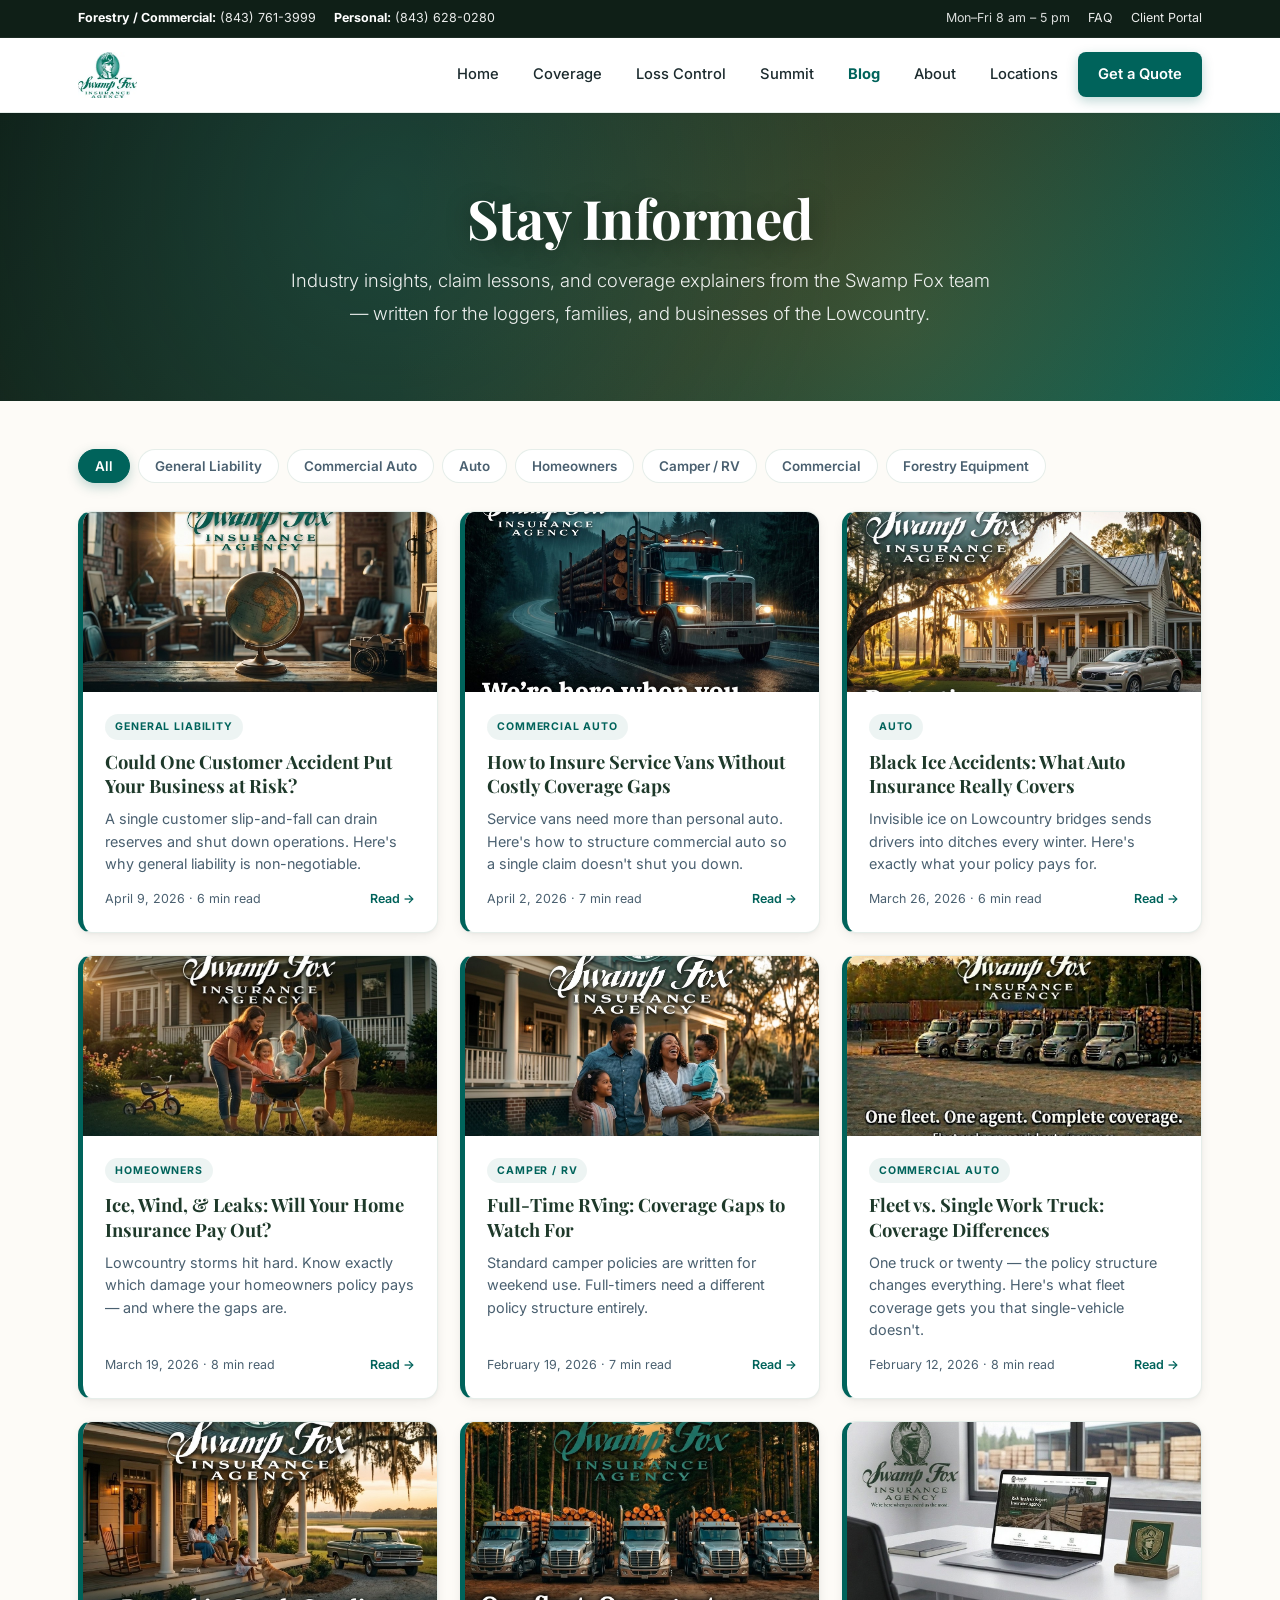
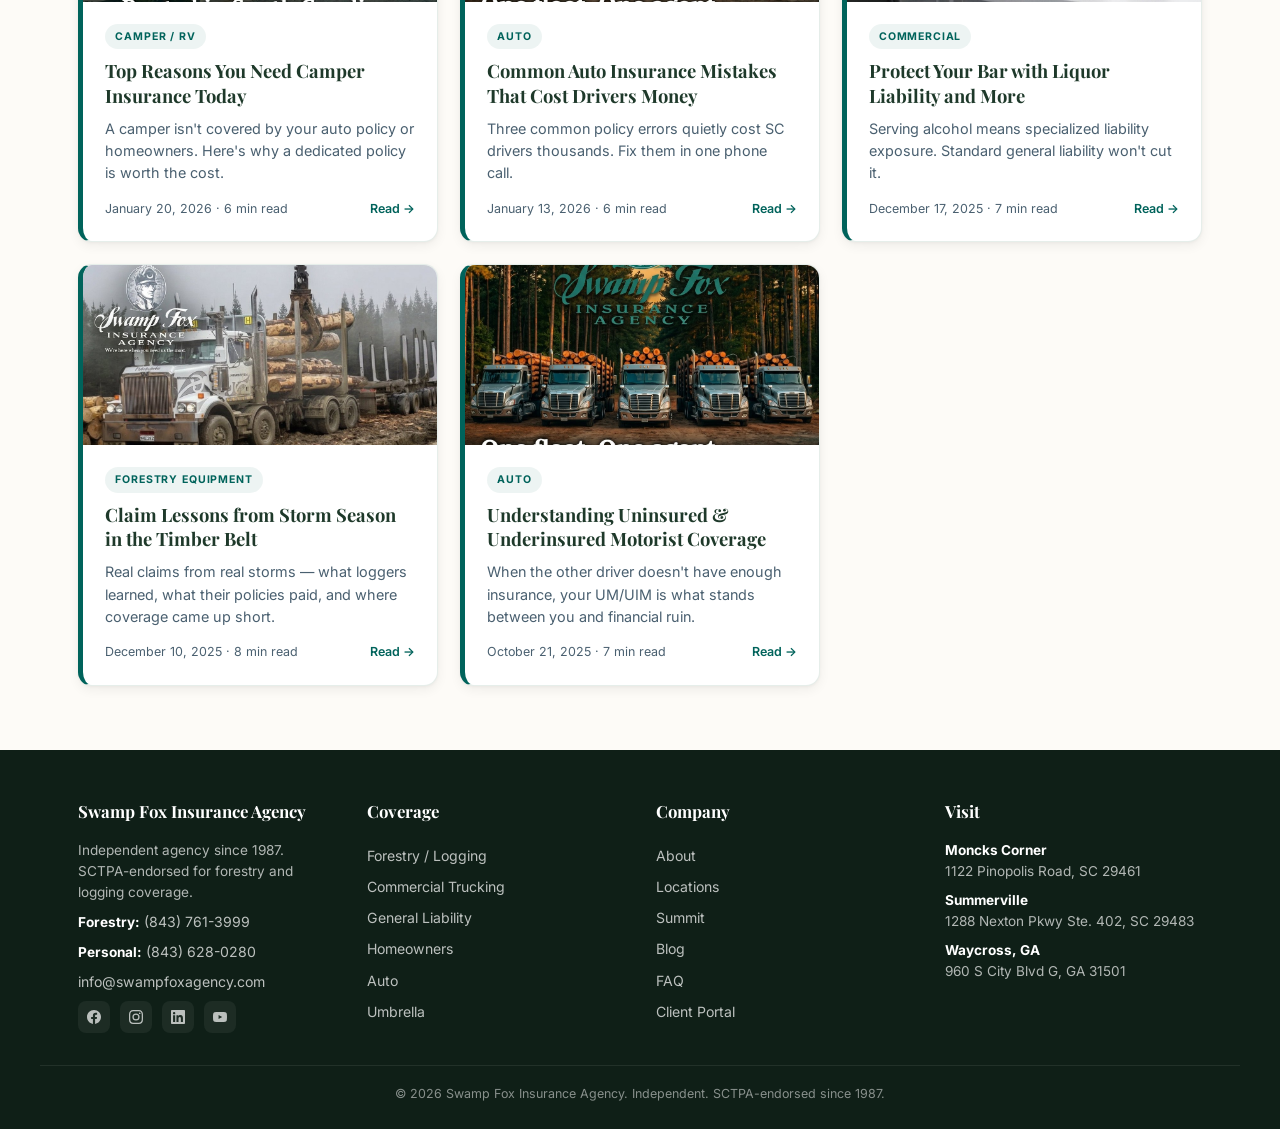
==== blog/index.html @ e61e983a "Host the full blog locally; improve Stump-to-Mill photos and spacing - Add /blog/ with 11 long-form " ====
<!DOCTYPE html>
<html lang="en">
<head>
<meta charset="UTF-8">
<meta name="viewport" content="width=device-width,initial-scale=1">
<title>Insurance Insights & Industry News | Swamp Fox Insurance Agency Blog</title>
<meta name="description" content="Practical insurance guidance from Swamp Fox: liability, commercial auto, homeowners, RV, forestry equipment, and personal lines coverage tips for South Carolina families and businesses.">
<meta name="robots" content="index, follow">
<link rel="canonical" href="https://bensachwitz-ctrl.github.io/swampfoxweb/blog/">
<meta property="og:type" content="website">
<meta property="og:title" content="Swamp Fox Insurance Agency Blog">
<meta property="og:description" content="Practical insurance guidance for SC families and businesses — liability, auto, home, RV, and forestry coverage explained.">
<meta property="og:image" content="https://bensachwitz-ctrl.github.io/swampfoxweb/images/hero%20main.jpg">
<meta name="theme-color" content="#1E392A">
<link rel="icon" type="image/svg+xml" href="data:image/svg+xml,<svg xmlns='http://www.w3.org/2000/svg' viewBox='0 0 32 32'><rect width='32' height='32' rx='5' fill='%231E392A'/><path d='M16 5L10 14h3l-2 6h10l-2-6h3L16 5z' fill='%232D8A7E'/><path d='M16 24v3' stroke='%232D8A7E' stroke-width='2' stroke-linecap='round'/></svg>">
<link rel="preconnect" href="https://fonts.googleapis.com">
<link rel="preconnect" href="https://fonts.gstatic.com" crossorigin>
<link href="https://fonts.googleapis.com/css2?family=Playfair+Display:wght@400;600;700&family=Inter:wght@300;400;500;600;700&display=swap" rel="stylesheet">
<link rel="stylesheet" href="blog.css">
</head>
<body>

<!-- Top contact bar -->
<div class="topbar">
  <div class="topbar-inner">
    <span><strong>Forestry / Commercial:</strong> <a href="tel:8437613999">(843) 761-3999</a></span>
    <span><strong>Personal:</strong> <a href="tel:8436280280">(843) 628-0280</a></span>
    <span class="topbar-spacer"></span>
    <span>Mon–Fri 8 am – 5 pm</span>
    <a href="../#faq">FAQ</a>
    <a href="https://portal.csr24.com/mvc/7613999" target="_blank" rel="noopener">Client Portal</a>
  </div>
</div>

<!-- Header -->
<header class="site-header">
  <div class="site-header-inner">
    <a href="../" class="site-header-logo" aria-label="Swamp Fox Insurance Agency — Home">
      <img src="../images/swamp%20fox%20top%20logo.webp" alt="Swamp Fox Insurance Agency">
    </a>
    <nav class="site-nav" aria-label="Primary">
      <a href="../">Home</a>
      <a href="../#services">Coverage</a>
      <a href="../#losscontrol">Loss Control</a>
      <a href="../#summit">Summit</a>
      <a href="index.html" aria-current="page" style="color:var(--teal);font-weight:700">Blog</a>
      <a href="../#about">About</a>
      <a href="../#locations">Locations</a>
      <a href="../#quote" class="cta">Get a Quote</a>
    </nav>
  </div>
</header>

<!-- Hero -->
<section class="listing-hero">
  <div class="listing-hero-inner">
    <h1>Stay Informed</h1>
    <p>Industry insights, claim lessons, and coverage explainers from the Swamp Fox team — written for the loggers, families, and businesses of the Lowcountry.</p>
  </div>
</section>

<!-- Listing -->
<section class="listing-section">
  <div class="listing-controls" id="cat-controls" role="tablist" aria-label="Filter by category"></div>
  <div class="listing-grid" id="listing-grid"></div>
</section>

<!-- Footer -->
<footer class="site-footer">
  <div class="footer-inner">
    <div class="footer-col">
      <h5>Swamp Fox Insurance Agency</h5>
      <p>Independent agency since 1987. SCTPA-endorsed for forestry and logging coverage.</p>
      <p><strong style="color:#fff">Forestry:</strong> <a href="tel:8437613999" style="display:inline">(843) 761-3999</a></p>
      <p><strong style="color:#fff">Personal:</strong> <a href="tel:8436280280" style="display:inline">(843) 628-0280</a></p>
      <p><a href="mailto:info@swampfoxagency.com" style="display:inline">info@swampfoxagency.com</a></p>
      <div class="footer-social" aria-label="Social media">
        <a href="https://www.facebook.com/SFOXAGENCY/" target="_blank" rel="noopener" aria-label="Facebook"><svg width="14" height="14" fill="rgba(255,255,255,.7)" viewBox="0 0 24 24"><path d="M24 12.073c0-6.627-5.373-12-12-12s-12 5.373-12 12c0 5.99 4.388 10.954 10.125 11.854v-8.385H7.078v-3.47h3.047V9.43c0-3.007 1.792-4.669 4.533-4.669 1.312 0 2.686.235 2.686.235v2.953H15.83c-1.491 0-1.956.925-1.956 1.874v2.25h3.328l-.532 3.47h-2.796v8.385C19.612 23.027 24 18.062 24 12.073z"/></svg></a>
        <a href="https://www.instagram.com/swampfoxagency/" target="_blank" rel="noopener" aria-label="Instagram"><svg width="14" height="14" fill="rgba(255,255,255,.7)" viewBox="0 0 24 24"><path d="M12 2.163c3.204 0 3.584.012 4.85.07 3.252.148 4.771 1.691 4.919 4.919.058 1.265.069 1.645.069 4.849 0 3.205-.012 3.584-.069 4.849-.149 3.225-1.664 4.771-4.919 4.919-1.266.058-1.644.07-4.85.07-3.204 0-3.584-.012-4.849-.07-3.26-.149-4.771-1.699-4.919-4.92-.058-1.265-.07-1.644-.07-4.849 0-3.204.013-3.583.07-4.849.149-3.227 1.664-4.771 4.919-4.919 1.266-.057 1.645-.069 4.849-.069zM12 0C8.741 0 8.333.014 7.053.072 2.695.272.273 2.69.073 7.052.014 8.333 0 8.741 0 12c0 3.259.014 3.668.072 4.948.2 4.358 2.618 6.78 6.98 6.98C8.333 23.986 8.741 24 12 24c3.259 0 3.668-.014 4.948-.072 4.354-.2 6.782-2.618 6.979-6.98.059-1.28.073-1.689.073-4.948 0-3.259-.014-3.667-.072-4.947-.196-4.354-2.617-6.78-6.979-6.98C15.668.014 15.259 0 12 0zm0 5.838a6.162 6.162 0 100 12.324 6.162 6.162 0 000-12.324zM12 16a4 4 0 110-8 4 4 0 010 8zm6.406-11.845a1.44 1.44 0 100 2.881 1.44 1.44 0 000-2.881z"/></svg></a>
        <a href="https://www.linkedin.com/company/swamp-fox-agency" target="_blank" rel="noopener" aria-label="LinkedIn"><svg width="14" height="14" fill="rgba(255,255,255,.7)" viewBox="0 0 24 24"><path d="M20.447 20.452h-3.554v-5.569c0-1.328-.027-3.037-1.852-3.037-1.853 0-2.136 1.445-2.136 2.939v5.667H9.351V9h3.414v1.561h.046c.477-.9 1.637-1.85 3.37-1.85 3.601 0 4.267 2.37 4.267 5.455v6.286zM5.337 7.433a2.062 2.062 0 01-2.063-2.065 2.064 2.064 0 112.063 2.065zm1.782 13.019H3.555V9h3.564v11.452zM22.225 0H1.771C.792 0 0 .774 0 1.729v20.542C0 23.227.792 24 1.771 24h20.451C23.2 24 24 23.227 24 22.271V1.729C24 .774 23.2 0 22.222 0h.003z"/></svg></a>
        <a href="https://www.youtube.com/@swampfoxagency" target="_blank" rel="noopener" aria-label="YouTube"><svg width="14" height="14" fill="rgba(255,255,255,.7)" viewBox="0 0 24 24"><path d="M23.498 6.186a3.016 3.016 0 00-2.122-2.136C19.505 3.545 12 3.545 12 3.545s-7.505 0-9.377.505A3.017 3.017 0 00.502 6.186C0 8.07 0 12 0 12s0 3.93.502 5.814a3.016 3.016 0 002.122 2.136c1.871.505 9.376.505 9.376.505s7.505 0 9.377-.505a3.015 3.015 0 002.122-2.136C24 15.93 24 12 24 12s0-3.93-.502-5.814zM9.545 15.568V8.432L15.818 12l-6.273 3.568z"/></svg></a>
      </div>
    </div>
    <div class="footer-col">
      <h5>Coverage</h5>
      <a href="../#forestry">Forestry / Logging</a>
      <a href="../#trucking">Commercial Trucking</a>
      <a href="../#gl">General Liability</a>
      <a href="../#homeins">Homeowners</a>
      <a href="../#autoins">Auto</a>
      <a href="../#umbrella">Umbrella</a>
    </div>
    <div class="footer-col">
      <h5>Company</h5>
      <a href="../#about">About</a>
      <a href="../#locations">Locations</a>
      <a href="../#summit">Summit</a>
      <a href="index.html">Blog</a>
      <a href="../#faq">FAQ</a>
      <a href="https://portal.csr24.com/mvc/7613999" target="_blank" rel="noopener">Client Portal</a>
    </div>
    <div class="footer-col">
      <h5>Visit</h5>
      <p><strong style="color:#fff">Moncks Corner</strong><br>1122 Pinopolis Road, SC 29461</p>
      <p><strong style="color:#fff">Summerville</strong><br>1288 Nexton Pkwy Ste. 402, SC 29483</p>
      <p><strong style="color:#fff">Waycross, GA</strong><br>960 S City Blvd G, GA 31501</p>
    </div>
  </div>
  <div class="footer-bottom">
    &copy; <span id="yr"></span> Swamp Fox Insurance Agency. Independent. SCTPA-endorsed since 1987.
  </div>
</footer>

<script src="posts.js"></script>
<script>
  document.getElementById('yr').textContent = new Date().getFullYear();

  const grid = document.getElementById('listing-grid');
  const controls = document.getElementById('cat-controls');
  const posts = window.SF_POSTS;
  const cats = ['All', ...new Set(posts.map(p => p.category))];
  let active = 'All';

  function render() {
    grid.innerHTML = posts
      .filter(p => active === 'All' || p.category === active)
      .map(p => `
        <a class="post-card" href="${p.slug}.html">
          <img class="post-card-image" src="${p.image}" alt="" loading="lazy" decoding="async">
          <div class="post-card-body">
            <span class="cat-tag">${p.category}</span>
            <h3>${p.title}</h3>
            <p>${p.excerpt}</p>
            <div class="post-card-meta">
              <span>${p.date} · ${p.readTime}</span>
              <span class="read-more">Read &rarr;</span>
            </div>
          </div>
        </a>
      `).join('');
  }

  controls.innerHTML = cats.map(c =>
    `<button class="cat-chip${c === active ? ' is-active' : ''}" data-cat="${c}">${c}</button>`
  ).join('');
  controls.addEventListener('click', e => {
    const btn = e.target.closest('.cat-chip');
    if (!btn) return;
    active = btn.dataset.cat;
    controls.querySelectorAll('.cat-chip').forEach(b => b.classList.toggle('is-active', b.dataset.cat === active));
    render();
  });

  render();
</script>

</body>
</html>
---- blog/blog.css ----
/* ================================================================
   Swamp Fox Blog — shared styles for all post pages and the listing.
   Matches the parent site's design system (Inter + Playfair Display,
   forest/teal palette, soft cream backgrounds, generous shadows).
   ================================================================ */

*,*::before,*::after{box-sizing:border-box;margin:0;padding:0}
html{font-size:16px;scroll-behavior:smooth;-webkit-text-size-adjust:100%}
body{
  font-family:'Inter',system-ui,-apple-system,sans-serif;
  background:#FDFBF7;color:#1C2B2E;line-height:1.65;
  -webkit-font-smoothing:antialiased;text-rendering:optimizeLegibility;
}
img{display:block;max-width:100%;height:auto}
a{color:inherit;text-decoration:none}
button{cursor:pointer;font-family:inherit;border:none;background:none}

:root{
  --forest:#1E392A;--forest2:#0F1F17;--teal:#00635B;--teal-lt:#2D8A7E;
  --teal-bg:rgba(0,99,91,.07);--sage:#B7CDC2;--sage-lt:#EDF4F1;--cream:#FDFBF7;
  --gold:#C49A3C;--gold-lt:#E0BB6E;--mid:#4A6070;--charcoal:#1C2B2E;
  --border:rgba(183,205,194,.35);
  --shadow:0 1px 3px rgba(0,0,0,.04),0 4px 12px rgba(0,0,0,.06);
  --shadow-md:0 2px 6px rgba(0,0,0,.05),0 8px 24px rgba(0,0,0,.1);
  --shadow-lg:0 4px 12px rgba(0,0,0,.06),0 16px 48px rgba(0,0,0,.14);
  --r:8px;--r-lg:14px;--max-w:1200px;
  --t:.28s cubic-bezier(.4,0,.2,1);
}

h1,h2,h3,h4{font-family:'Playfair Display',Georgia,serif;color:var(--forest);line-height:1.2;font-weight:700}
h1{font-size:clamp(2rem,4.6vw,3.4rem);letter-spacing:-.01em}
h2{font-size:clamp(1.5rem,2.6vw,2rem);margin:36px 0 14px}
h3{font-size:clamp(1.15rem,1.9vw,1.35rem);margin:28px 0 10px}
p{color:#34474f;line-height:1.78;margin:0 0 16px;font-size:1.02rem}

.wrap{max-width:var(--max-w);margin:0 auto;padding:0 clamp(20px,3vw,40px)}

/* ── Top contact bar (matches parent) ────────────────────────────── */
.topbar{background:var(--forest2);color:rgba(255,255,255,.85);font-size:.78rem;border-bottom:1px solid rgba(255,255,255,.06)}
.topbar-inner{max-width:var(--max-w);margin:0 auto;padding:8px clamp(20px,3vw,40px);display:flex;flex-wrap:wrap;gap:18px;align-items:center}
.topbar a{color:rgba(255,255,255,.92);transition:color var(--t)}
.topbar a:hover{color:var(--gold-lt)}
.topbar strong{color:#fff}
.topbar-spacer{flex:1}
@media (max-width:760px){.topbar-spacer{display:none}.topbar-inner{justify-content:center;gap:12px}}

/* ── Site header / nav ───────────────────────────────────────────── */
.site-header{background:#fff;border-bottom:1px solid var(--border);position:sticky;top:0;z-index:50;box-shadow:0 1px 3px rgba(0,0,0,.05)}
.site-header-inner{max-width:var(--max-w);margin:0 auto;padding:14px clamp(20px,3vw,40px);display:flex;align-items:center;justify-content:space-between;gap:24px}
.site-header-logo img{height:46px;width:auto}
.site-nav{display:flex;align-items:center;gap:6px;flex-wrap:wrap}
.site-nav a{padding:8px 14px;border-radius:var(--r);color:var(--charcoal);font-weight:500;font-size:.92rem;transition:all var(--t)}
.site-nav a:hover{background:var(--teal-bg);color:var(--teal)}
.site-nav .cta{background:var(--teal);color:#fff;padding:10px 20px;font-weight:600;border-radius:var(--r);box-shadow:0 4px 12px rgba(0,99,91,.25)}
.site-nav .cta:hover{background:var(--teal-lt);color:#fff;transform:translateY(-1px);box-shadow:0 6px 18px rgba(0,99,91,.3)}
@media (max-width:880px){
  .site-header-inner{flex-direction:column;align-items:flex-start;gap:12px}
  .site-nav{width:100%;justify-content:flex-start;overflow-x:auto;scrollbar-width:thin}
  .site-nav a{padding:8px 10px;font-size:.85rem;white-space:nowrap}
}

/* ── Article hero ────────────────────────────────────────────────── */
.article-hero{position:relative;padding:64px 0 48px;background:linear-gradient(135deg,#0F1F17 0%,#1E392A 55%,#00635B 100%);color:#fff;overflow:hidden}
.article-hero::before{content:"";position:absolute;inset:0;background-image:radial-gradient(circle at 20% 30%,rgba(45,138,126,.25),transparent 45%),radial-gradient(circle at 80% 70%,rgba(196,154,60,.18),transparent 50%);pointer-events:none}
.article-hero-inner{position:relative;max-width:880px;margin:0 auto;padding:0 clamp(20px,3vw,40px)}
.breadcrumbs{display:flex;align-items:center;gap:8px;font-size:.82rem;color:rgba(255,255,255,.7);margin-bottom:22px;flex-wrap:wrap}
.breadcrumbs a{color:rgba(255,255,255,.85);transition:color var(--t)}
.breadcrumbs a:hover{color:var(--gold-lt)}
.breadcrumbs svg{opacity:.5}
.cat-pill{display:inline-block;font-size:.72rem;font-weight:700;letter-spacing:.1em;text-transform:uppercase;color:#0F1F17;background:var(--gold-lt);padding:6px 14px;border-radius:999px;margin-bottom:18px;box-shadow:0 4px 12px rgba(196,154,60,.3)}
.article-hero h1{color:#fff;text-shadow:0 4px 24px rgba(0,0,0,.4);margin-bottom:18px}
.article-dek{font-size:clamp(1.05rem,1.6vw,1.25rem);color:rgba(255,255,255,.92);font-weight:300;line-height:1.55;max-width:720px;margin-bottom:28px}
.article-meta{display:flex;flex-wrap:wrap;gap:18px;font-size:.85rem;color:rgba(255,255,255,.72)}
.article-meta-item{display:flex;align-items:center;gap:6px}
.article-meta svg{flex-shrink:0;opacity:.7}

/* ── Featured image ──────────────────────────────────────────────── */
.featured-image{max-width:1100px;margin:-32px auto 0;padding:0 clamp(20px,3vw,40px);position:relative;z-index:2}
.featured-image img{width:100%;height:clamp(220px,38vw,440px);object-fit:cover;border-radius:var(--r-lg);box-shadow:var(--shadow-lg);border:1px solid rgba(255,255,255,.5)}
.featured-image-credit{font-size:.74rem;color:var(--mid);text-align:right;margin-top:6px;font-style:italic}

/* ── Article body ────────────────────────────────────────────────── */
.article-body{max-width:760px;margin:0 auto;padding:48px clamp(20px,3vw,40px) 24px}
.article-body .lede{font-size:1.18rem;color:var(--charcoal);font-weight:400;line-height:1.65;margin-bottom:28px;padding-bottom:24px;border-bottom:1px solid var(--border)}
.article-body p+p{margin-top:0}
.article-body strong{color:var(--forest);font-weight:600}
.article-body ul,.article-body ol{margin:0 0 22px 22px;color:#34474f}
.article-body li{margin-bottom:8px;line-height:1.7}
.article-body li::marker{color:var(--teal)}
.article-body a{color:var(--teal);font-weight:600;border-bottom:1px solid rgba(0,99,91,.3);transition:all var(--t)}
.article-body a:hover{color:var(--teal-lt);border-bottom-color:var(--teal-lt)}
.article-body h2{border-left:4px solid var(--teal);padding-left:14px}
.article-body h3{color:var(--teal)}

/* Callout boxes inside articles */
.callout{background:var(--sage-lt);border-left:5px solid var(--teal);border-radius:var(--r);padding:22px 24px;margin:28px 0;box-shadow:var(--shadow)}
.callout-title{font-family:'Playfair Display',Georgia,serif;font-weight:700;color:var(--forest);font-size:1.1rem;margin-bottom:8px;display:flex;align-items:center;gap:8px}
.callout p:last-child{margin-bottom:0}
.callout--gold{background:#FAF3E2;border-left-color:var(--gold)}
.callout--gold .callout-title{color:#6E5018}
.callout--warn{background:#FCEEEC;border-left-color:#C44A3C}
.callout--warn .callout-title{color:#7A2E25}

.coverage-table{width:100%;border-collapse:separate;border-spacing:0;margin:24px 0;background:#fff;border:1px solid var(--border);border-radius:var(--r-lg);overflow:hidden;box-shadow:var(--shadow);font-size:.94rem}
.coverage-table th{background:var(--forest);color:#fff;padding:12px 16px;text-align:left;font-weight:600;font-family:'Inter',sans-serif;font-size:.86rem;letter-spacing:.04em;text-transform:uppercase}
.coverage-table td{padding:12px 16px;border-top:1px solid var(--border);color:#34474f;vertical-align:top}
.coverage-table tr:nth-child(even) td{background:var(--sage-lt)}
.coverage-table td strong{color:var(--forest)}

/* ── CTA box ─────────────────────────────────────────────────────── */
.cta-box{max-width:760px;margin:32px auto;padding:32px clamp(20px,3vw,40px)}
.cta-box-inner{background:linear-gradient(135deg,var(--forest) 0%,var(--teal) 100%);color:#fff;border-radius:var(--r-lg);padding:36px 32px;box-shadow:var(--shadow-lg);position:relative;overflow:hidden}
.cta-box-inner::after{content:"";position:absolute;right:-40px;top:-40px;width:200px;height:200px;background:radial-gradient(circle,rgba(196,154,60,.25),transparent 70%);pointer-events:none}
.cta-box h3{color:#fff;font-family:'Playfair Display',serif;font-size:1.6rem;margin-bottom:12px;position:relative}
.cta-box p{color:rgba(255,255,255,.92);margin-bottom:20px;position:relative}
.cta-box-buttons{display:flex;flex-wrap:wrap;gap:12px;position:relative}
.btn-gold{display:inline-flex;align-items:center;gap:8px;background:var(--gold-lt);color:#1A1308;padding:13px 24px;border-radius:var(--r);font-weight:700;font-size:.95rem;transition:all var(--t);box-shadow:0 6px 18px rgba(196,154,60,.35)}
.btn-gold:hover{background:#F0CB7E;transform:translateY(-2px);box-shadow:0 8px 24px rgba(196,154,60,.45)}
.btn-ghost{display:inline-flex;align-items:center;gap:8px;background:transparent;color:#fff;padding:13px 24px;border-radius:var(--r);font-weight:600;font-size:.95rem;transition:all var(--t);border:1.5px solid rgba(255,255,255,.55)}
.btn-ghost:hover{background:rgba(255,255,255,.1);border-color:#fff}

/* ── Author / publish strip ──────────────────────────────────────── */
.byline{max-width:760px;margin:24px auto;padding:20px clamp(20px,3vw,40px);display:flex;align-items:center;gap:14px;border-top:1px solid var(--border);border-bottom:1px solid var(--border)}
.byline-avatar{width:48px;height:48px;border-radius:50%;background:linear-gradient(135deg,var(--teal),var(--forest));color:#fff;display:flex;align-items:center;justify-content:center;font-weight:700;font-family:'Playfair Display',serif;font-size:1.05rem;flex-shrink:0}
.byline-meta{font-size:.86rem;color:var(--mid)}
.byline-meta strong{color:var(--charcoal);display:block;font-size:.94rem;margin-bottom:2px}

/* ── Related posts ───────────────────────────────────────────────── */
.related{background:linear-gradient(180deg,#fff 0%,var(--sage-lt) 100%);padding:56px 0;margin-top:32px;border-top:1px solid var(--border)}
.related-inner{max-width:var(--max-w);margin:0 auto;padding:0 clamp(20px,3vw,40px)}
.related h2{text-align:center;font-size:1.8rem;margin-bottom:6px}
.related-sub{text-align:center;color:var(--mid);margin-bottom:32px}
.related-grid{display:grid;grid-template-columns:repeat(auto-fit,minmax(260px,1fr));gap:18px}
.related-card{background:#fff;border:1px solid var(--border);border-left:4px solid var(--teal);border-radius:var(--r-lg);padding:22px;transition:all var(--t);box-shadow:var(--shadow);display:flex;flex-direction:column;height:100%}
.related-card:hover{transform:translateY(-3px);box-shadow:var(--shadow-md);border-left-color:var(--gold)}
.related-card .cat-tag{display:inline-block;font-size:.66rem;font-weight:700;letter-spacing:.08em;text-transform:uppercase;color:var(--teal);background:var(--teal-bg);padding:4px 10px;border-radius:999px;margin-bottom:10px;align-self:flex-start}
.related-card h4{font-family:'Playfair Display',serif;color:var(--forest);font-size:1.05rem;line-height:1.35;margin-bottom:8px;font-weight:700}
.related-card p{font-size:.86rem;color:var(--mid);line-height:1.55;margin:0 0 14px;flex:1}
.related-card .read-more{font-size:.82rem;color:var(--teal);font-weight:600;display:inline-flex;align-items:center;gap:6px}
.related-card:hover .read-more{color:var(--teal-lt)}

/* ── Back to blog link ───────────────────────────────────────────── */
.back-link{max-width:760px;margin:24px auto 0;padding:0 clamp(20px,3vw,40px)}
.back-link a{display:inline-flex;align-items:center;gap:6px;color:var(--teal);font-size:.9rem;font-weight:600;transition:color var(--t)}
.back-link a:hover{color:var(--teal-lt)}

/* ── Footer ──────────────────────────────────────────────────────── */
.site-footer{background:var(--forest2);color:rgba(255,255,255,.78);padding:48px 0 24px;font-size:.9rem;margin-top:0}
.footer-inner{max-width:var(--max-w);margin:0 auto;padding:0 clamp(20px,3vw,40px);display:grid;grid-template-columns:repeat(auto-fit,minmax(220px,1fr));gap:32px}
.footer-col h5{font-family:'Playfair Display',serif;color:#fff;font-size:1.05rem;margin-bottom:14px;font-weight:700}
.footer-col a{color:rgba(255,255,255,.72);display:block;padding:4px 0;font-size:.88rem;transition:color var(--t)}
.footer-col a:hover{color:var(--gold-lt)}
.footer-col p{color:rgba(255,255,255,.68);font-size:.85rem;margin:0 0 8px;line-height:1.55}
.footer-bottom{max-width:var(--max-w);margin:32px auto 0;padding:18px clamp(20px,3vw,40px) 0;border-top:1px solid rgba(255,255,255,.08);text-align:center;color:rgba(255,255,255,.5);font-size:.78rem}
.footer-social{display:flex;gap:10px;margin-top:6px}
.footer-social a{width:32px;height:32px;border-radius:8px;background:rgba(255,255,255,.06);display:flex;align-items:center;justify-content:center;padding:0;transition:background var(--t)}
.footer-social a:hover{background:rgba(255,255,255,.14)}

/* ── Blog listing page ───────────────────────────────────────────── */
.listing-hero{background:linear-gradient(135deg,#0F1F17 0%,#1E392A 60%,#00635B 100%);color:#fff;padding:72px 0 56px;text-align:center;position:relative;overflow:hidden}
.listing-hero::before{content:"";position:absolute;inset:0;background-image:radial-gradient(circle at 30% 30%,rgba(45,138,126,.25),transparent 50%),radial-gradient(circle at 70% 70%,rgba(196,154,60,.2),transparent 55%);pointer-events:none}
.listing-hero-inner{position:relative;max-width:780px;margin:0 auto;padding:0 clamp(20px,3vw,40px)}
.listing-hero h1{color:#fff;text-shadow:0 4px 24px rgba(0,0,0,.4);margin-bottom:14px}
.listing-hero p{color:rgba(255,255,255,.92);font-size:1.15rem;font-weight:300}

.listing-section{padding:48px 0 64px}
.listing-controls{max-width:var(--max-w);margin:0 auto 28px;padding:0 clamp(20px,3vw,40px);display:flex;flex-wrap:wrap;gap:8px}
.cat-chip{padding:8px 16px;border-radius:999px;font-size:.84rem;font-weight:600;background:#fff;color:var(--mid);border:1px solid var(--border);cursor:pointer;transition:all var(--t);font-family:inherit}
.cat-chip:hover{background:var(--sage-lt);color:var(--teal);border-color:var(--teal-lt)}
.cat-chip.is-active{background:var(--teal);color:#fff;border-color:var(--teal);box-shadow:0 4px 12px rgba(0,99,91,.25)}

.listing-grid{max-width:var(--max-w);margin:0 auto;padding:0 clamp(20px,3vw,40px);display:grid;grid-template-columns:repeat(auto-fill,minmax(320px,1fr));gap:22px}
.post-card{background:#fff;border:1px solid var(--border);border-left:5px solid var(--teal);border-radius:var(--r-lg);overflow:hidden;display:flex;flex-direction:column;transition:all var(--t);box-shadow:var(--shadow)}
.post-card:hover{transform:translateY(-4px);box-shadow:var(--shadow-md);border-left-color:var(--gold)}
.post-card-image{width:100%;height:180px;object-fit:cover;background:var(--sage-lt)}
.post-card-body{padding:22px;display:flex;flex-direction:column;flex:1}
.post-card .cat-tag{display:inline-block;font-size:.66rem;font-weight:700;letter-spacing:.08em;text-transform:uppercase;color:var(--teal);background:var(--teal-bg);padding:4px 10px;border-radius:999px;margin-bottom:10px;align-self:flex-start}
.post-card h3{font-family:'Playfair Display',serif;color:var(--forest);font-size:1.15rem;line-height:1.32;margin:0 0 10px;font-weight:700}
.post-card p{font-size:.9rem;color:var(--mid);line-height:1.55;margin:0 0 14px;flex:1}
.post-card-meta{display:flex;align-items:center;justify-content:space-between;font-size:.78rem;color:var(--mid);margin-top:auto}
.post-card-meta .read-more{color:var(--teal);font-weight:600;display:inline-flex;align-items:center;gap:4px}

/* ── Responsive guardrails (prevent overflow and tightening) ────── */
@media (max-width:880px){
  .site-header-inner{flex-direction:column;align-items:stretch;gap:10px;padding:12px 16px}
  .site-header-logo{align-self:flex-start}
  .site-nav{width:100%;gap:4px;overflow-x:auto;-webkit-overflow-scrolling:touch;padding-bottom:4px}
  .site-nav::-webkit-scrollbar{height:0}
  .site-nav a{padding:8px 12px;font-size:.88rem;white-space:nowrap;flex-shrink:0}
  .site-nav .cta{padding:10px 16px}
  .article-hero{padding:48px 0 36px}
  .article-meta{gap:12px;font-size:.8rem}
  .featured-image{margin-top:-24px}
  .featured-image img{height:clamp(180px,40vw,320px)}
  .article-body{padding:32px 18px 16px}
  .cta-box{padding:24px 16px}
  .cta-box-inner{padding:26px 22px}
  .cta-box h3{font-size:1.35rem}
  .byline{padding:18px 16px}
  .related{padding:40px 0}
}
@media (max-width:520px){
  .topbar-inner{gap:8px;font-size:.72rem}
  .article-hero{padding:36px 0 28px}
  .article-hero h1{font-size:clamp(1.6rem,6vw,2rem)}
  .article-dek{font-size:1rem}
  .featured-image{margin-top:-16px;padding:0 14px}
  .featured-image img{height:200px;border-radius:var(--r)}
  .article-body{padding:24px 14px 12px}
  .article-body .lede{font-size:1.05rem}
  .article-body p, .article-body li{font-size:.98rem}
  .coverage-table{font-size:.84rem}
  .coverage-table th, .coverage-table td{padding:9px 10px}
  .cta-box{padding:20px 12px}
  .cta-box-inner{padding:22px 18px}
  .cta-box-buttons{flex-direction:column;align-items:stretch}
  .cta-box-buttons .btn-gold, .cta-box-buttons .btn-ghost{width:100%;justify-content:center;padding:12px 16px;font-size:.9rem}
  .callout{padding:18px 16px;margin:22px 0}
  .listing-hero{padding:52px 0 40px}
  .listing-grid{grid-template-columns:1fr;gap:16px}
  .post-card-image{height:160px}
  .related-grid{grid-template-columns:1fr;gap:14px}
  .footer-inner{gap:24px}
  .back-link{padding:0 14px}
}
/* Safety: prevent any table/pre/long URL from forcing horizontal scroll */
.article-body table{display:block;overflow-x:auto;max-width:100%}
.article-body a{word-break:break-word}
.article-hero-inner, .article-body, .featured-image, .byline, .cta-box, .back-link{overflow-wrap:anywhere}

/* Print */
@media print{
  .topbar,.site-header,.related,.cta-box,.site-footer,.back-link{display:none}
  .article-hero{background:none;color:#000;padding:24px 0}
  .article-hero h1,.article-dek,.breadcrumbs,.article-meta{color:#000;text-shadow:none}
  .featured-image{margin-top:0}
}
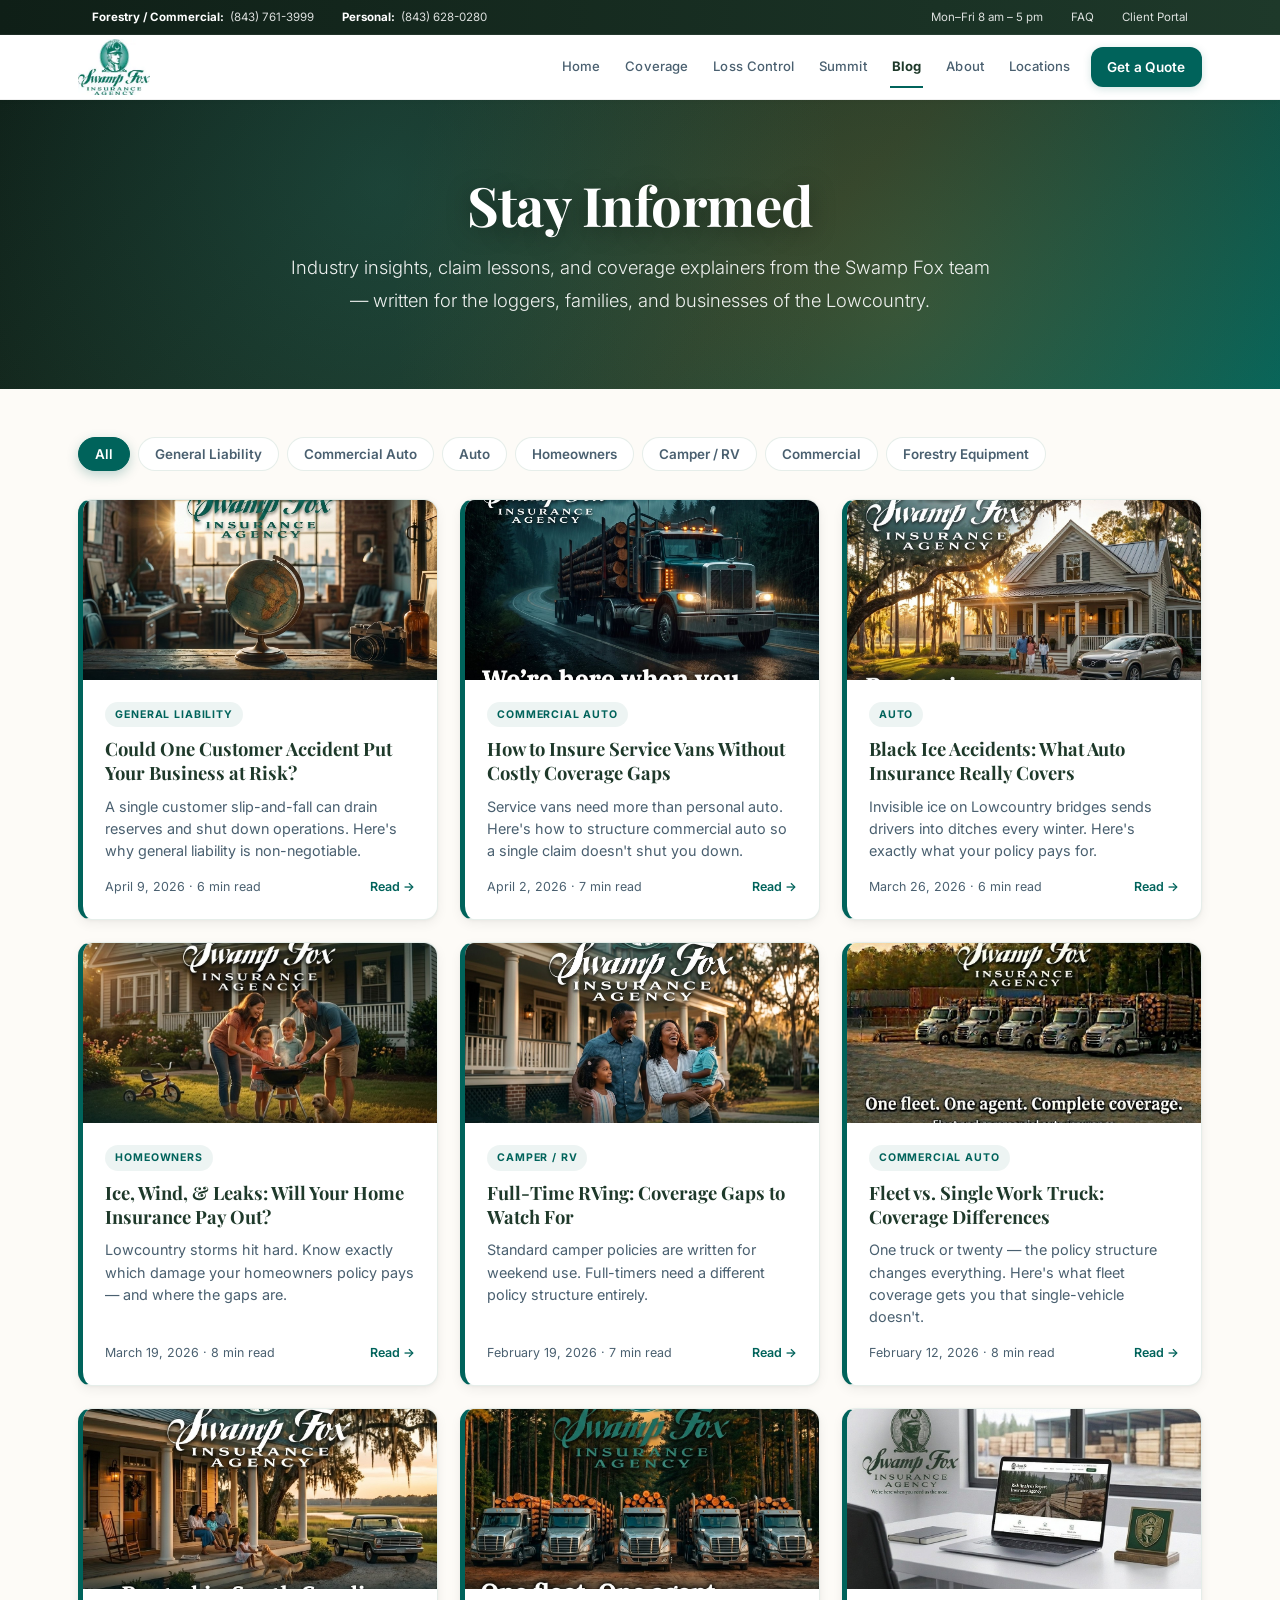
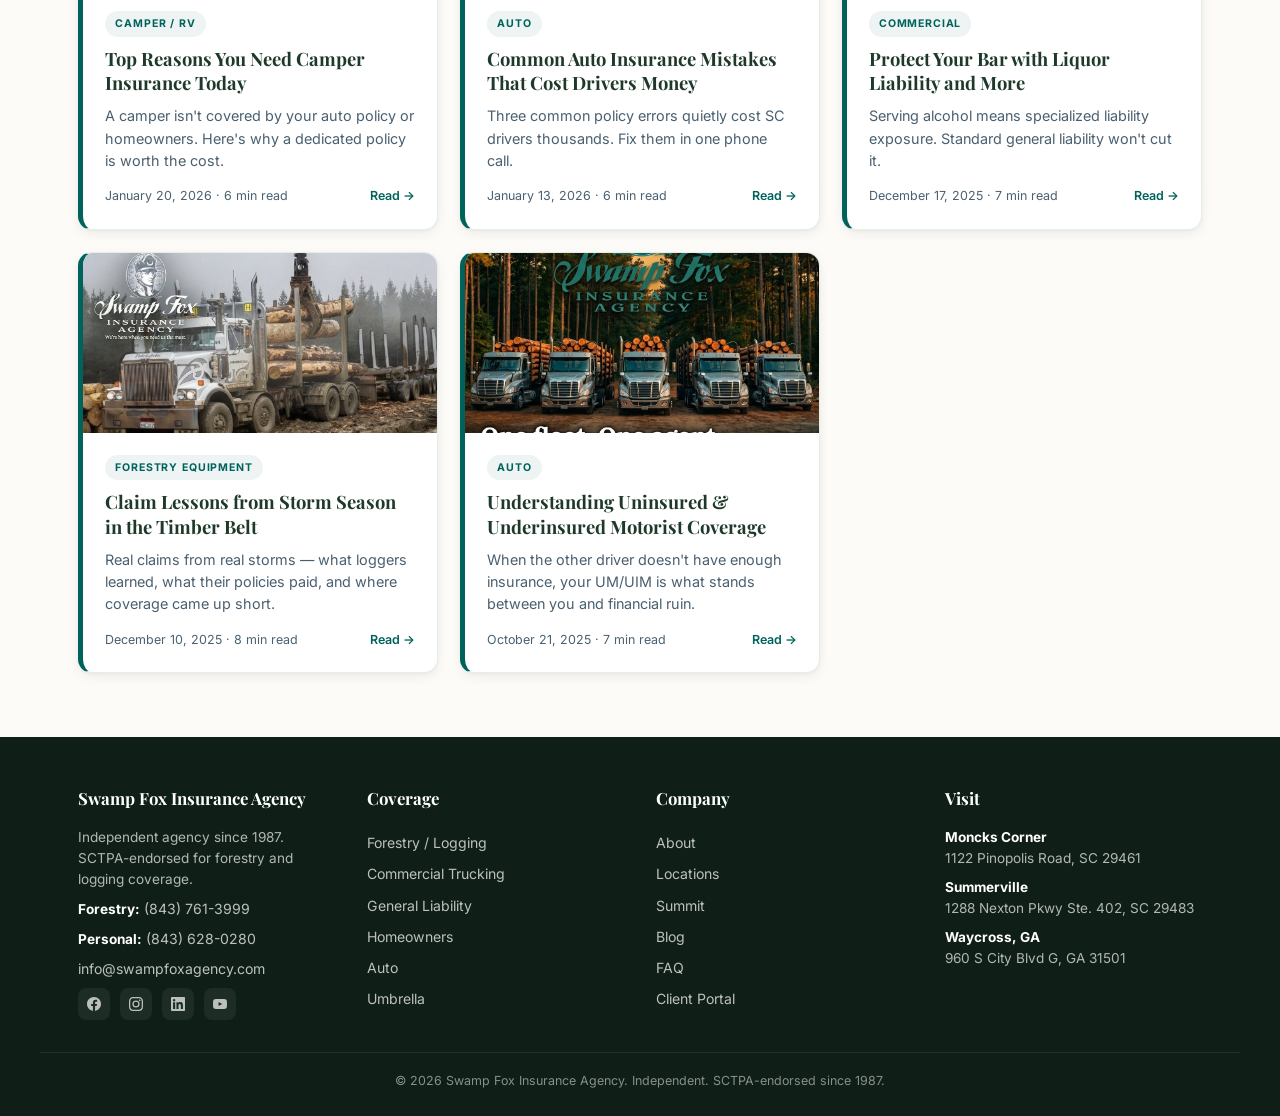
==== commit 82d2f096: "Tighten home spacing; unify blog header; deep-link nav into SPA - Home: tighten the gap above "Insur" ====
--- a/blog/index.html
+++ b/blog/index.html
@@ -43,7 +43,7 @@
       <a href="../#services">Coverage</a>
       <a href="../#losscontrol">Loss Control</a>
       <a href="../#summit">Summit</a>
-      <a href="index.html" aria-current="page" style="color:var(--teal);font-weight:700">Blog</a>
+      <a href="index.html" class="is-active">Blog</a>
       <a href="../#about">About</a>
       <a href="../#locations">Locations</a>
       <a href="../#quote" class="cta">Get a Quote</a>
@@ -114,6 +114,8 @@
 <script src="posts.js"></script>
 <script>
   document.getElementById('yr').textContent = new Date().getFullYear();
+  // header-scroll-shadow: match main site behavior
+  (function(){var h=document.querySelector('.site-header');if(!h)return;var f=function(){h.classList.toggle('scrolled',window.scrollY>20)};window.addEventListener('scroll',f,{passive:true});f()})();
 
   const grid = document.getElementById('listing-grid');
   const controls = document.getElementById('cat-controls');
--- a/blog/blog.css
+++ b/blog/blog.css
@@ -35,28 +35,49 @@
 
 .wrap{max-width:var(--max-w);margin:0 auto;padding:0 clamp(20px,3vw,40px)}
 
-/* ── Top contact bar (matches parent) ────────────────────────────── */
-.topbar{background:var(--forest2);color:rgba(255,255,255,.85);font-size:.78rem;border-bottom:1px solid rgba(255,255,255,.06)}
-.topbar-inner{max-width:var(--max-w);margin:0 auto;padding:8px clamp(20px,3vw,40px);display:flex;flex-wrap:wrap;gap:18px;align-items:center}
-.topbar a{color:rgba(255,255,255,.92);transition:color var(--t)}
-.topbar a:hover{color:var(--gold-lt)}
+/* ── Top contact bar (mirrors main site .nav-topbar) ─────────────── */
+.topbar{background:linear-gradient(90deg,var(--forest2),var(--forest));color:rgba(255,255,255,.78);font-size:.72rem;border-bottom:1px solid rgba(255,255,255,.06);position:sticky;top:0;z-index:201}
+.topbar-inner{max-width:var(--max-w);margin:0 auto;padding:0 clamp(20px,3vw,40px);display:flex;align-items:center;height:34px;gap:0}
+.topbar a{color:rgba(255,255,255,.85);transition:color .2s ease;white-space:nowrap}
+.topbar a:hover{color:#fff}
 .topbar strong{color:#fff}
-.topbar-spacer{flex:1}
-@media (max-width:760px){.topbar-spacer{display:none}.topbar-inner{justify-content:center;gap:12px}}
-
-/* ── Site header / nav ───────────────────────────────────────────── */
-.site-header{background:#fff;border-bottom:1px solid var(--border);position:sticky;top:0;z-index:50;box-shadow:0 1px 3px rgba(0,0,0,.05)}
-.site-header-inner{max-width:var(--max-w);margin:0 auto;padding:14px clamp(20px,3vw,40px);display:flex;align-items:center;justify-content:space-between;gap:24px}
-.site-header-logo img{height:46px;width:auto}
-.site-nav{display:flex;align-items:center;gap:6px;flex-wrap:wrap}
-.site-nav a{padding:8px 14px;border-radius:var(--r);color:var(--charcoal);font-weight:500;font-size:.92rem;transition:all var(--t)}
-.site-nav a:hover{background:var(--teal-bg);color:var(--teal)}
-.site-nav .cta{background:var(--teal);color:#fff;padding:10px 20px;font-weight:600;border-radius:var(--r);box-shadow:0 4px 12px rgba(0,99,91,.25)}
-.site-nav .cta:hover{background:var(--teal-lt);color:#fff;transform:translateY(-1px);box-shadow:0 6px 18px rgba(0,99,91,.3)}
-@media (max-width:880px){
-  .site-header-inner{flex-direction:column;align-items:flex-start;gap:12px}
-  .site-nav{width:100%;justify-content:flex-start;overflow-x:auto;scrollbar-width:thin}
-  .site-nav a{padding:8px 10px;font-size:.85rem;white-space:nowrap}
+.topbar-inner > span, .topbar-inner > a{display:flex;align-items:center;gap:6px;padding:0 14px;white-space:nowrap;flex-shrink:0;color:rgba(255,255,255,.85)}
+.topbar-inner > a:hover{color:#fff}
+.topbar-item{display:flex;align-items:center;gap:6px;padding:0 14px;white-space:nowrap;flex-shrink:0}
+.topbar-spacer{flex:1!important;padding:0!important}
+@media (max-width:1100px){.topbar-inner > span:nth-of-type(n+4), .topbar-inner > a:nth-of-type(n+2){display:none}}
+@media (max-width:768px){.topbar{display:none}}
+
+/* ── Site header / nav (mirrors main site .nav) ──────────────────── */
+.site-header{position:sticky;top:34px;z-index:200;background:#fff;border-bottom:1px solid rgba(0,0,0,.06);box-shadow:0 1px 4px rgba(0,0,0,.04)}
+.site-header.scrolled{box-shadow:0 2px 8px rgba(0,0,0,.06),0 8px 32px rgba(0,0,0,.1)}
+.site-header-inner{max-width:var(--max-w);margin:0 auto;padding:0 clamp(20px,3vw,48px);height:64px;display:flex;align-items:center;justify-content:space-between;gap:8px}
+.site-header-logo{display:flex;align-items:center;flex-shrink:0}
+.site-header-logo img{height:56px;width:auto;object-fit:contain;transition:transform .3s ease,opacity .3s ease}
+.site-header-logo:hover img{transform:scale(1.02);opacity:.85}
+.site-nav{display:flex;align-items:center;gap:1px;flex:1 1 0;min-width:0;justify-content:flex-end}
+.site-nav a{padding:8px 12px;font-size:.82rem;font-weight:500;color:var(--mid);border-radius:6px;transition:color var(--t),background var(--t);white-space:nowrap;letter-spacing:.01em;position:relative;cursor:pointer}
+.site-nav a::after{content:'';position:absolute;left:50%;bottom:-2px;width:0;height:2px;background:var(--teal);transition:width .3s ease,left .3s ease}
+.site-nav a:hover{color:var(--forest)}
+.site-nav a:hover::after{width:60%;left:20%}
+.site-nav a.is-active{color:var(--forest);font-weight:700}
+.site-nav a.is-active::after{width:60%;left:20%}
+.site-nav .cta{background:var(--teal);color:#fff;border-radius:12px;padding:9px 16px;font-weight:600;font-size:.85rem;box-shadow:0 2px 8px rgba(0,99,91,.18);margin-left:8px}
+.site-nav .cta::after{display:none}
+.site-nav .cta:hover{background:var(--teal-lt);color:#fff;transform:translateY(-1px);box-shadow:0 4px 14px rgba(0,99,91,.25)}
+@media (max-width:1024px){
+  .site-nav a{padding:8px 9px;font-size:.78rem}
+  .site-header-inner{padding:0 18px}
+  .site-header-logo img{height:48px}
+}
+@media (max-width:768px){
+  .site-header{top:0}
+  .site-header-inner{height:auto;padding:10px 14px;gap:10px;flex-wrap:wrap}
+  .site-header-logo img{height:42px}
+  .site-nav{flex-basis:100%;overflow-x:auto;-webkit-overflow-scrolling:touch;padding-bottom:4px;gap:2px;justify-content:flex-start}
+  .site-nav::-webkit-scrollbar{height:0}
+  .site-nav a{flex-shrink:0;padding:7px 10px;font-size:.8rem}
+  .site-nav .cta{margin-left:4px;padding:8px 14px}
 }
 
 /* ── Article hero ────────────────────────────────────────────────── */
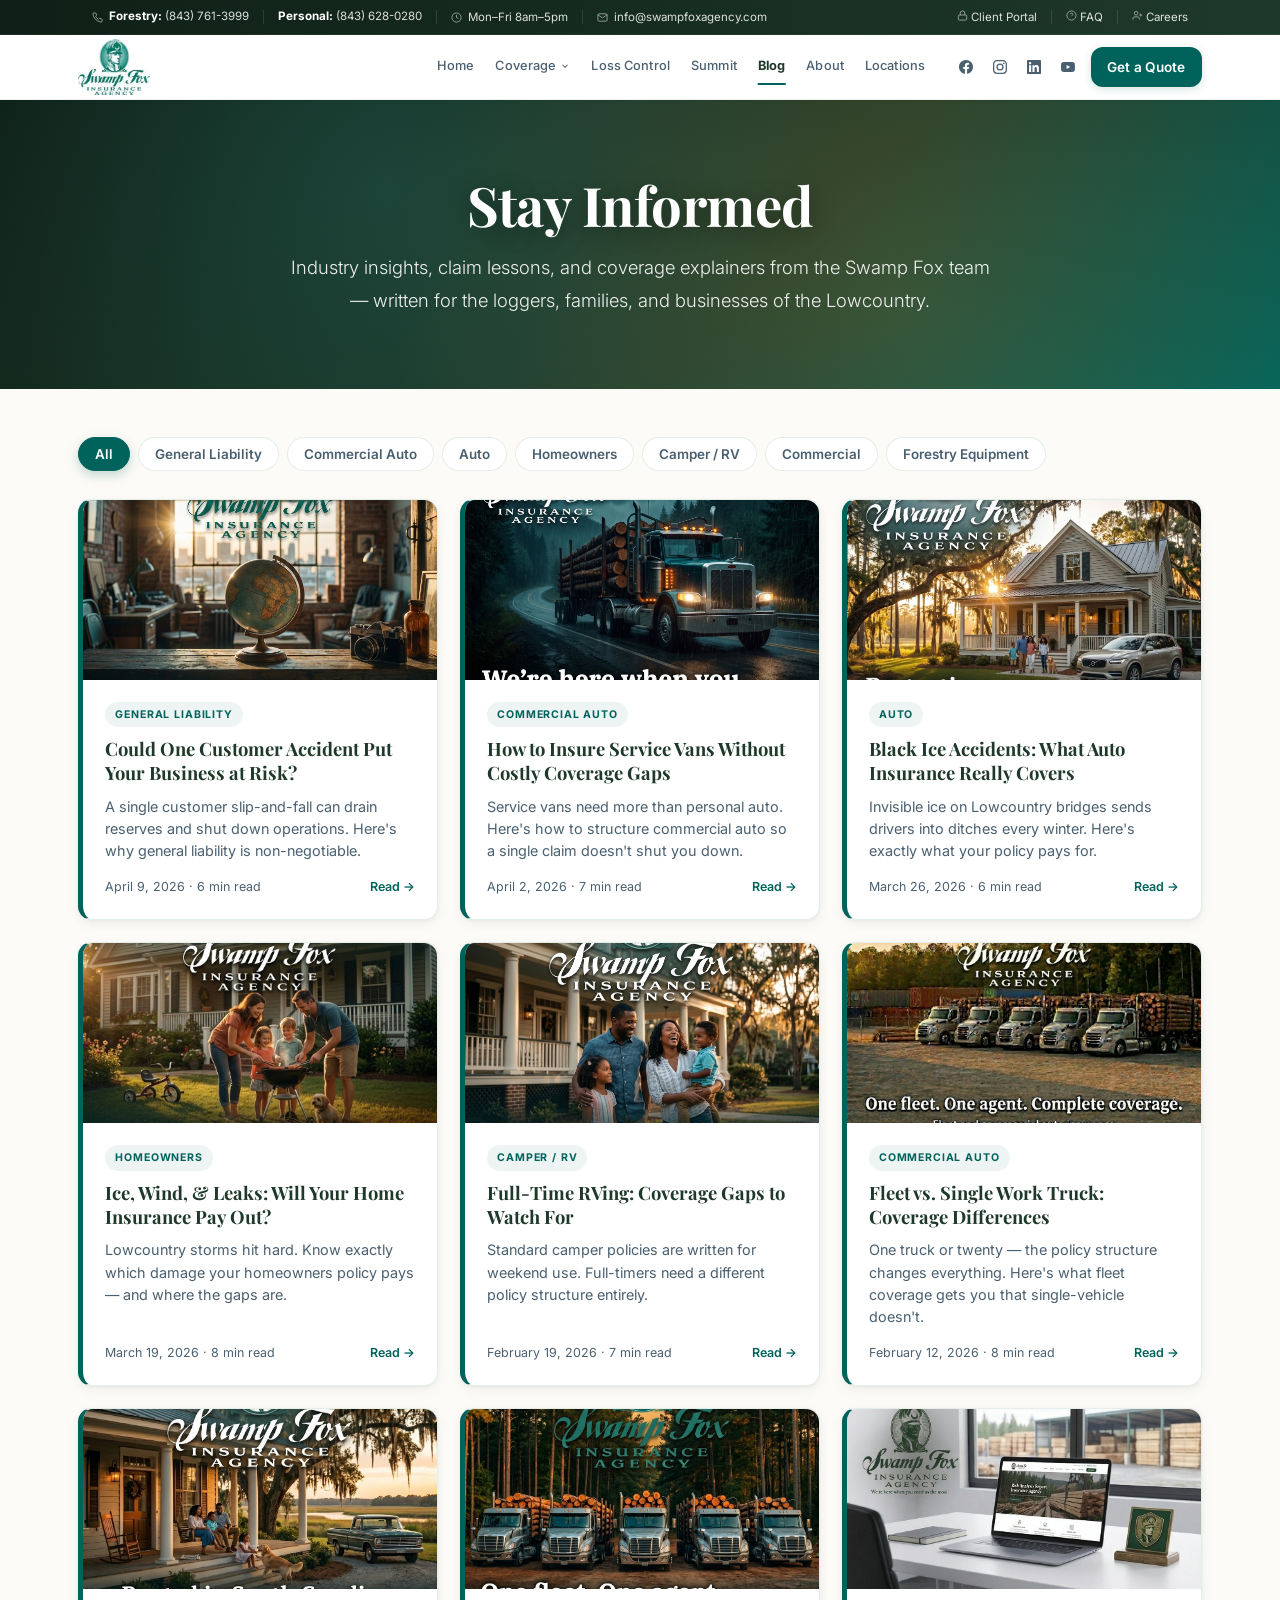
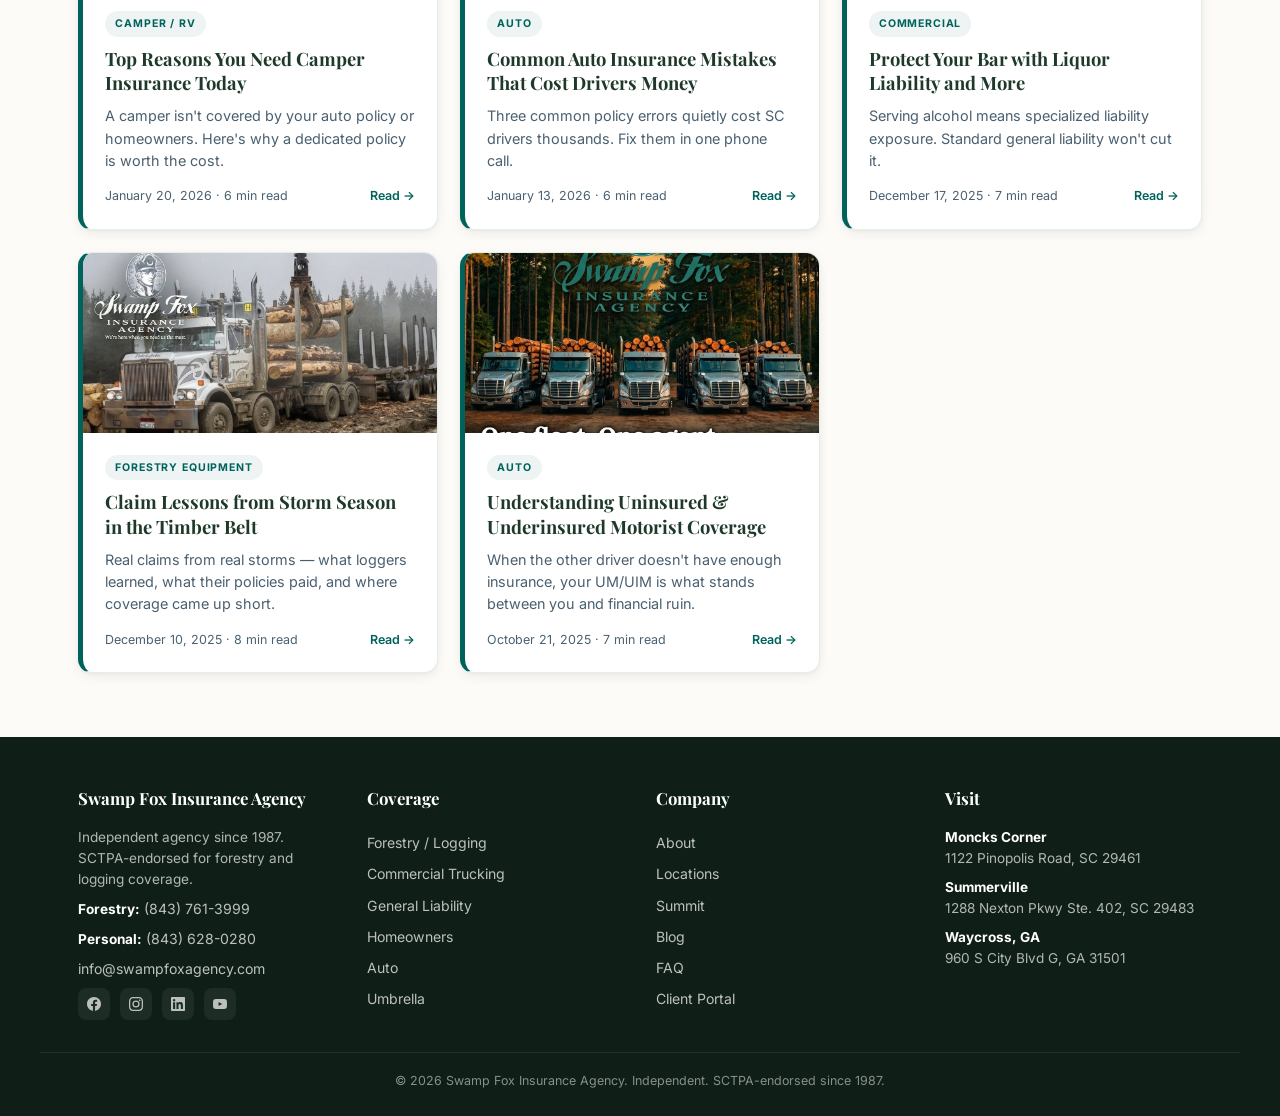
==== commit 9587cca0: "Make the blog header pixel-identical to the main site nav Every blog page now uses the exact same to" ====
--- a/blog/index.html
+++ b/blog/index.html
@@ -17,39 +17,146 @@
 <link rel="preconnect" href="https://fonts.gstatic.com" crossorigin>
 <link href="https://fonts.googleapis.com/css2?family=Playfair+Display:wght@400;600;700&family=Inter:wght@300;400;500;600;700&display=swap" rel="stylesheet">
 <link rel="stylesheet" href="blog.css">
+<script src="nav.js" defer></script>
 </head>
 <body>
 
 <!-- Top contact bar -->
-<div class="topbar">
-  <div class="topbar-inner">
-    <span><strong>Forestry / Commercial:</strong> <a href="tel:8437613999">(843) 761-3999</a></span>
-    <span><strong>Personal:</strong> <a href="tel:8436280280">(843) 628-0280</a></span>
-    <span class="topbar-spacer"></span>
-    <span>Mon–Fri 8 am – 5 pm</span>
-    <a href="../#faq">FAQ</a>
-    <a href="https://portal.csr24.com/mvc/7613999" target="_blank" rel="noopener">Client Portal</a>
+<div class="nav-topbar">
+  <div class="wrap">
+    <div class="nav-topbar-inner">
+      <span class="nav-info-item"><svg width="11" height="11" fill="none" stroke="currentColor" stroke-width="2" viewBox="0 0 24 24"><path d="M22 16.92v3a2 2 0 01-2.18 2 19.79 19.79 0 01-8.63-3.07 19.5 19.5 0 01-6-6 19.79 19.79 0 01-3.07-8.67A2 2 0 014.11 2h3a2 2 0 012 1.72c.127.96.361 1.903.7 2.81a2 2 0 01-.45 2.11L8.09 9.91a16 16 0 006 6l1.27-1.27a2 2 0 012.11-.45c.907.339 1.85.573 2.81.7A2 2 0 0122 16.92z"/></svg> <a href="tel:8437613999"><strong>Forestry:</strong>&nbsp;(843)&nbsp;761-3999</a></span>
+      <span class="nav-topbar-div"></span>
+      <span class="nav-info-item"><a href="tel:8436280280"><strong>Personal:</strong>&nbsp;(843)&nbsp;628-0280</a></span>
+      <span class="nav-topbar-div"></span>
+      <span class="nav-info-item"><svg width="11" height="11" fill="none" stroke="currentColor" stroke-width="2" viewBox="0 0 24 24"><circle cx="12" cy="12" r="10"/><polyline points="12 6 12 12 16 14"/></svg> Mon–Fri 8am–5pm</span>
+      <span class="nav-topbar-div"></span>
+      <span class="nav-info-item"><svg width="11" height="11" fill="none" stroke="currentColor" stroke-width="2" viewBox="0 0 24 24"><path d="M4 4h16c1.1 0 2 .9 2 2v12c0 1.1-.9 2-2 2H4c-1.1 0-2-.9-2-2V6c0-1.1.9-2 2-2z"/><polyline points="22,6 12,13 2,6"/></svg> <a href="mailto:info@swampfoxagency.com">info@swampfoxagency.com</a></span>
+      <span class="nav-topbar-div nav-topbar-spacer"></span>
+      <span class="nav-info-item"><a href="https://portal.csr24.com/mvc/7613999" target="_blank" rel="noopener"><svg width="11" height="11" fill="none" stroke="currentColor" stroke-width="2" viewBox="0 0 24 24"><rect x="3" y="11" width="18" height="11" rx="2"/><path d="M7 11V7a5 5 0 0110 0v4"/></svg> Client&nbsp;Portal</a></span>
+      <span class="nav-topbar-div"></span>
+      <span class="nav-info-item"><a href="../#faq"><svg width="11" height="11" fill="none" stroke="currentColor" stroke-width="2" viewBox="0 0 24 24"><circle cx="12" cy="12" r="10"/><path d="M9.09 9a3 3 0 015.83 1c0 2-3 3-3 3M12 17h.01"/></svg> FAQ</a></span>
+      <span class="nav-topbar-div"></span>
+      <span class="nav-info-item"><a href="https://www.linkedin.com/company/swamp-fox-agency/jobs/" target="_blank" rel="noopener"><svg width="11" height="11" fill="none" stroke="currentColor" stroke-width="2" viewBox="0 0 24 24"><path d="M16 21v-2a4 4 0 00-4-4H6a4 4 0 00-4 4v2"/><circle cx="9" cy="7" r="4"/><path d="M22 11h-6M19 8v6"/></svg> Careers</a></span>
+    </div>
   </div>
 </div>
 
-<!-- Header -->
-<header class="site-header">
-  <div class="site-header-inner">
-    <a href="../" class="site-header-logo" aria-label="Swamp Fox Insurance Agency — Home">
-      <img src="../images/swamp%20fox%20top%20logo.webp" alt="Swamp Fox Insurance Agency">
-    </a>
-    <nav class="site-nav" aria-label="Primary">
-      <a href="../">Home</a>
-      <a href="../#services">Coverage</a>
-      <a href="../#losscontrol">Loss Control</a>
-      <a href="../#summit">Summit</a>
-      <a href="index.html" class="is-active">Blog</a>
-      <a href="../#about">About</a>
-      <a href="../#locations">Locations</a>
-      <a href="../#quote" class="cta">Get a Quote</a>
-    </nav>
-  </div>
-</header>
+<nav class="nav" id="siteNav">
+  <div class="wrap">
+    <div class="nav-inner">
+      <a class="nav-logo" href="../" aria-label="Swamp Fox Insurance Agency — Home">
+        <img src="../images/swamp%20fox%20top%20logo.webp" alt="Swamp Fox Insurance Agency">
+      </a>
+      <div class="nav-links" id="navLinks">
+        <div class="nav-link-wrap"><a class="nav-link" href="../">Home</a></div>
+        <div class="nav-link-wrap" id="navCoverage">
+          <a class="nav-link" href="../#services" aria-haspopup="true" aria-expanded="false">
+            <span>Coverage</span>
+            <svg width="10" height="10" fill="none" stroke="currentColor" stroke-width="2.5" viewBox="0 0 24 24" style="margin-left:4px;transition:transform .25s ease"><path d="M6 9l6 6 6-6"/></svg>
+          </a>
+          <div class="nav-dropdown" role="menu">
+          <a class="nav-dropdown-item" href="../#forestry">
+            <div class="nav-dd-icon"><svg width="18" height="18" fill="none" stroke="currentColor" stroke-width="2" viewBox="0 0 24 24"><path d="M12 3L4 14h4l-3 7h14l-3-7h4L12 3z"/></svg></div>
+            <div>
+              <div class="nav-dd-label">Forestry / Logging</div>
+              <div class="nav-dd-desc">Logger's broad form, equipment, liability</div>
+            </div>
+          </a>
+          <a class="nav-dropdown-item" href="../#trucking">
+            <div class="nav-dd-icon"><svg width="18" height="18" fill="none" stroke="currentColor" stroke-width="2" viewBox="0 0 24 24"><rect x="1" y="3" width="15" height="13" rx="2"/><path d="M16 8h4l3 3.5V16h-7V8z"/><circle cx="5.5" cy="18.5" r="2.5"/><circle cx="18.5" cy="18.5" r="2.5"/></svg></div>
+            <div>
+              <div class="nav-dd-label">Commercial Trucking</div>
+              <div class="nav-dd-desc">Auto, cargo, FMCSA filings, fleets</div>
+            </div>
+          </a>
+          <a class="nav-dropdown-item" href="../#cargo">
+            <div class="nav-dd-icon"><svg width="18" height="18" fill="none" stroke="currentColor" stroke-width="2" viewBox="0 0 24 24"><path d="M21 16V8a2 2 0 00-1-1.73l-7-4a2 2 0 00-2 0l-7 4A2 2 0 003 8v8a2 2 0 001 1.73l7 4a2 2 0 002 0l7-4A2 2 0 0021 16z"/></svg></div>
+            <div>
+              <div class="nav-dd-label">Cargo & Physical Damage</div>
+              <div class="nav-dd-desc">Motor truck cargo, trailer interchange</div>
+            </div>
+          </a>
+          <a class="nav-dropdown-item" href="../#gl">
+            <div class="nav-dd-icon"><svg width="18" height="18" fill="none" stroke="currentColor" stroke-width="2" viewBox="0 0 24 24"><path d="M12 22s8-4 8-10V5l-8-3-8 3v7c0 6 8 10 8 10z"/></svg></div>
+            <div>
+              <div class="nav-dd-label">General Liability</div>
+              <div class="nav-dd-desc">Business liability & commercial property</div>
+            </div>
+          </a>
+          <a class="nav-dropdown-item" href="../#homeins">
+            <div class="nav-dd-icon"><svg width="18" height="18" fill="none" stroke="currentColor" stroke-width="2" viewBox="0 0 24 24"><path d="M3 9l9-7 9 7v11a2 2 0 01-2 2H5a2 2 0 01-2-2z"/><path d="M9 22V12h6v10"/></svg></div>
+            <div>
+              <div class="nav-dd-label">Homeowners</div>
+              <div class="nav-dd-desc">Dwelling, contents, liability, flood</div>
+            </div>
+          </a>
+          <a class="nav-dropdown-item" href="../#autoins">
+            <div class="nav-dd-icon"><svg width="18" height="18" fill="none" stroke="currentColor" stroke-width="2" viewBox="0 0 24 24"><path d="M5 17h14M5 17a2 2 0 01-2-2V9a2 2 0 012-2h1l2-3h8l2 3h1a2 2 0 012 2v6a2 2 0 01-2 2M5 17a2 2 0 100 4 2 2 0 000-4zM19 17a2 2 0 100 4 2 2 0 000-4z"/></svg></div>
+            <div>
+              <div class="nav-dd-label">Auto Insurance</div>
+              <div class="nav-dd-desc">Car, truck, motorcycle, boat, ATV</div>
+            </div>
+          </a>
+          <a class="nav-dropdown-item" href="../#life">
+            <div class="nav-dd-icon"><svg width="18" height="18" fill="none" stroke="currentColor" stroke-width="2" viewBox="0 0 24 24"><path d="M20.84 4.61a5.5 5.5 0 00-7.78 0L12 5.67l-1.06-1.06a5.5 5.5 0 00-7.78 7.78l1.06 1.06L12 21.23l7.78-7.78 1.06-1.06a5.5 5.5 0 000-7.78z"/></svg></div>
+            <div>
+              <div class="nav-dd-label">Life & Health</div>
+              <div class="nav-dd-desc">Term, whole life, individual health</div>
+            </div>
+          </a>
+          <a class="nav-dropdown-item" href="../#umbrella">
+            <div class="nav-dd-icon"><svg width="18" height="18" fill="none" stroke="currentColor" stroke-width="2" viewBox="0 0 24 24"><path d="M12 2v2M12 22v-6M4.93 4.93l1.41 1.41M17.66 17.66l1.41 1.41M2 12h2M22 12h-2M4.93 19.07l1.41-1.41M17.66 6.34l1.41-1.41"/><path d="M22 12a10 10 0 00-20 0h20z"/></svg></div>
+            <div>
+              <div class="nav-dd-label">Umbrella & Excess</div>
+              <div class="nav-dd-desc">Excess liability above primary limits</div>
+            </div>
+          </a>
+          </div>
+        </div>
+        <div class="nav-link-wrap"><a class="nav-link" href="../#losscontrol">Loss Control</a></div>
+        <div class="nav-link-wrap"><a class="nav-link" href="../#summit">Summit</a></div>
+        <div class="nav-link-wrap"><a class="nav-link active" href="index.html">Blog</a></div>
+        <div class="nav-link-wrap"><a class="nav-link" href="../#about">About</a></div>
+        <div class="nav-link-wrap"><a class="nav-link" href="../#locations">Locations</a></div>
+      </div>
+      <div class="nav-right">
+        <div class="nav-social">
+          <a href="https://www.facebook.com/SFOXAGENCY/" target="_blank" rel="noopener" aria-label="Facebook"><svg width="14" height="14" fill="currentColor" viewBox="0 0 24 24"><path d="M24 12.073c0-6.627-5.373-12-12-12s-12 5.373-12 12c0 5.99 4.388 10.954 10.125 11.854v-8.385H7.078v-3.47h3.047V9.43c0-3.007 1.792-4.669 4.533-4.669 1.312 0 2.686.235 2.686.235v2.953H15.83c-1.491 0-1.956.925-1.956 1.874v2.25h3.328l-.532 3.47h-2.796v8.385C19.612 23.027 24 18.062 24 12.073z"/></svg></a>
+          <a href="https://www.instagram.com/swampfoxagency/" target="_blank" rel="noopener" aria-label="Instagram"><svg width="14" height="14" fill="currentColor" viewBox="0 0 24 24"><path d="M12 2.163c3.204 0 3.584.012 4.85.07 3.252.148 4.771 1.691 4.919 4.919.058 1.265.069 1.645.069 4.849 0 3.205-.012 3.584-.069 4.849-.149 3.225-1.664 4.771-4.919 4.919-1.266.058-1.644.07-4.85.07-3.204 0-3.584-.012-4.849-.07-3.26-.149-4.771-1.699-4.919-4.92-.058-1.265-.07-1.644-.07-4.849 0-3.204.013-3.583.07-4.849.149-3.227 1.664-4.771 4.919-4.919 1.266-.057 1.645-.069 4.849-.069zM12 0C8.741 0 8.333.014 7.053.072 2.695.272.273 2.69.073 7.052.014 8.333 0 8.741 0 12c0 3.259.014 3.668.072 4.948.2 4.358 2.618 6.78 6.98 6.98C8.333 23.986 8.741 24 12 24c3.259 0 3.668-.014 4.948-.072 4.354-.2 6.782-2.618 6.979-6.98.059-1.28.073-1.689.073-4.948 0-3.259-.014-3.667-.072-4.947-.196-4.354-2.617-6.78-6.979-6.98C15.668.014 15.259 0 12 0zm0 5.838a6.162 6.162 0 100 12.324 6.162 6.162 0 000-12.324zM12 16a4 4 0 110-8 4 4 0 010 8zm6.406-11.845a1.44 1.44 0 100 2.881 1.44 1.44 0 000-2.881z"/></svg></a>
+          <a href="https://www.linkedin.com/company/swamp-fox-agency" target="_blank" rel="noopener" aria-label="LinkedIn"><svg width="14" height="14" fill="currentColor" viewBox="0 0 24 24"><path d="M20.447 20.452h-3.554v-5.569c0-1.328-.027-3.037-1.852-3.037-1.853 0-2.136 1.445-2.136 2.939v5.667H9.351V9h3.414v1.561h.046c.477-.9 1.637-1.85 3.37-1.85 3.601 0 4.267 2.37 4.267 5.455v6.286zM5.337 7.433a2.062 2.062 0 01-2.063-2.065 2.064 2.064 0 112.063 2.065zm1.782 13.019H3.555V9h3.564v11.452zM22.225 0H1.771C.792 0 0 .774 0 1.729v20.542C0 23.227.792 24 1.771 24h20.451C23.2 24 24 23.227 24 22.271V1.729C24 .774 23.2 0 22.222 0h.003z"/></svg></a>
+          <a href="https://www.youtube.com/@swampfoxagency" target="_blank" rel="noopener" aria-label="YouTube"><svg width="14" height="14" fill="currentColor" viewBox="0 0 24 24"><path d="M23.498 6.186a3.016 3.016 0 00-2.122-2.136C19.505 3.545 12 3.545 12 3.545s-7.505 0-9.377.505A3.017 3.017 0 00.502 6.186C0 8.07 0 12 0 12s0 3.93.502 5.814a3.016 3.016 0 002.122 2.136c1.871.505 9.376.505 9.376.505s7.505 0 9.377-.505a3.015 3.015 0 002.122-2.136C24 15.93 24 12 24 12s0-3.93-.502-5.814zM9.545 15.568V8.432L15.818 12l-6.273 3.568z"/></svg></a>
+        </div>
+        <a class="nav-link nav-cta" href="../#quote">Get a Quote</a>
+      </div>
+      <button class="ham" id="navHam" aria-label="Menu" aria-expanded="false">
+        <span></span><span></span><span></span>
+      </button>
+    </div>
+  </div>
+</nav>
+
+<div class="mobile-menu" id="mobileMenu">
+  <div style="padding:24px">
+    <div style="display:flex;justify-content:space-between;align-items:center;margin-bottom:28px">
+      <img src="../images/swamp%20fox%20top%20logo.webp" alt="Swamp Fox" style="height:40px;object-fit:contain">
+      <button id="mobileClose" aria-label="Close menu" style="color:#fff;font-size:2rem;width:44px;height:44px;display:flex;align-items:center;justify-content:center;background:transparent;border:none;cursor:pointer">&times;</button>
+    </div>
+    <a class="mob-link" href="../">Home</a>
+    <a class="mob-link" href="../#services">Coverage</a>
+    <a class="mob-link" href="../#losscontrol">Loss Control</a>
+    <a class="mob-link" href="../#summit">Summit</a>
+    <a class="mob-link" href="index.html">Blog</a>
+    <a class="mob-link" href="../#about">About</a>
+    <a class="mob-link" href="../#locations">Locations</a>
+    <div style="margin-top:28px;padding-top:20px;border-top:1px solid rgba(255,255,255,.08)">
+      <div style="margin-bottom:8px"><span style="font-size:.65rem;color:rgba(255,255,255,.4);text-transform:uppercase;letter-spacing:.1em">Forestry / Commercial</span><a href="tel:8437613999" style="color:var(--teal-lt);font-weight:600;display:block;font-size:1.05rem">(843) 761-3999</a></div>
+      <div style="margin-bottom:14px"><span style="font-size:.65rem;color:rgba(255,255,255,.4);text-transform:uppercase;letter-spacing:.1em">Personal / Small Commercial</span><a href="tel:8436280280" style="color:var(--teal-lt);font-weight:600;display:block;font-size:1.05rem">(843) 628-0280</a></div>
+      <a href="mailto:info@swampfoxagency.com" style="color:rgba(255,255,255,.65);font-weight:500;font-size:.85rem;display:block;margin-bottom:16px">info@swampfoxagency.com</a>
+      <a href="../#quote" style="background:var(--teal);color:#fff;padding:14px 20px;border-radius:var(--r-lg);font-weight:600;width:100%;text-align:center;border:none;cursor:pointer;display:block">Get a Free Quote</a>
+    </div>
+  </div>
+</div>
 
 <!-- Hero -->
 <section class="listing-hero">
@@ -114,9 +221,6 @@
 <script src="posts.js"></script>
 <script>
   document.getElementById('yr').textContent = new Date().getFullYear();
-  // header-scroll-shadow: match main site behavior
-  (function(){var h=document.querySelector('.site-header');if(!h)return;var f=function(){h.classList.toggle('scrolled',window.scrollY>20)};window.addEventListener('scroll',f,{passive:true});f()})();
-
   const grid = document.getElementById('listing-grid');
   const controls = document.getElementById('cat-controls');
   const posts = window.SF_POSTS;
--- a/blog/blog.css
+++ b/blog/blog.css
@@ -35,49 +35,79 @@
 
 .wrap{max-width:var(--max-w);margin:0 auto;padding:0 clamp(20px,3vw,40px)}
 
-/* ── Top contact bar (mirrors main site .nav-topbar) ─────────────── */
-.topbar{background:linear-gradient(90deg,var(--forest2),var(--forest));color:rgba(255,255,255,.78);font-size:.72rem;border-bottom:1px solid rgba(255,255,255,.06);position:sticky;top:0;z-index:201}
-.topbar-inner{max-width:var(--max-w);margin:0 auto;padding:0 clamp(20px,3vw,40px);display:flex;align-items:center;height:34px;gap:0}
-.topbar a{color:rgba(255,255,255,.85);transition:color .2s ease;white-space:nowrap}
-.topbar a:hover{color:#fff}
-.topbar strong{color:#fff}
-.topbar-inner > span, .topbar-inner > a{display:flex;align-items:center;gap:6px;padding:0 14px;white-space:nowrap;flex-shrink:0;color:rgba(255,255,255,.85)}
-.topbar-inner > a:hover{color:#fff}
-.topbar-item{display:flex;align-items:center;gap:6px;padding:0 14px;white-space:nowrap;flex-shrink:0}
-.topbar-spacer{flex:1!important;padding:0!important}
-@media (max-width:1100px){.topbar-inner > span:nth-of-type(n+4), .topbar-inner > a:nth-of-type(n+2){display:none}}
-@media (max-width:768px){.topbar{display:none}}
-
-/* ── Site header / nav (mirrors main site .nav) ──────────────────── */
-.site-header{position:sticky;top:34px;z-index:200;background:#fff;border-bottom:1px solid rgba(0,0,0,.06);box-shadow:0 1px 4px rgba(0,0,0,.04)}
-.site-header.scrolled{box-shadow:0 2px 8px rgba(0,0,0,.06),0 8px 32px rgba(0,0,0,.1)}
-.site-header-inner{max-width:var(--max-w);margin:0 auto;padding:0 clamp(20px,3vw,48px);height:64px;display:flex;align-items:center;justify-content:space-between;gap:8px}
-.site-header-logo{display:flex;align-items:center;flex-shrink:0}
-.site-header-logo img{height:56px;width:auto;object-fit:contain;transition:transform .3s ease,opacity .3s ease}
-.site-header-logo:hover img{transform:scale(1.02);opacity:.85}
-.site-nav{display:flex;align-items:center;gap:1px;flex:1 1 0;min-width:0;justify-content:flex-end}
-.site-nav a{padding:8px 12px;font-size:.82rem;font-weight:500;color:var(--mid);border-radius:6px;transition:color var(--t),background var(--t);white-space:nowrap;letter-spacing:.01em;position:relative;cursor:pointer}
-.site-nav a::after{content:'';position:absolute;left:50%;bottom:-2px;width:0;height:2px;background:var(--teal);transition:width .3s ease,left .3s ease}
-.site-nav a:hover{color:var(--forest)}
-.site-nav a:hover::after{width:60%;left:20%}
-.site-nav a.is-active{color:var(--forest);font-weight:700}
-.site-nav a.is-active::after{width:60%;left:20%}
-.site-nav .cta{background:var(--teal);color:#fff;border-radius:12px;padding:9px 16px;font-weight:600;font-size:.85rem;box-shadow:0 2px 8px rgba(0,99,91,.18);margin-left:8px}
-.site-nav .cta::after{display:none}
-.site-nav .cta:hover{background:var(--teal-lt);color:#fff;transform:translateY(-1px);box-shadow:0 4px 14px rgba(0,99,91,.25)}
-@media (max-width:1024px){
-  .site-nav a{padding:8px 9px;font-size:.78rem}
-  .site-header-inner{padding:0 18px}
-  .site-header-logo img{height:48px}
-}
-@media (max-width:768px){
-  .site-header{top:0}
-  .site-header-inner{height:auto;padding:10px 14px;gap:10px;flex-wrap:wrap}
-  .site-header-logo img{height:42px}
-  .site-nav{flex-basis:100%;overflow-x:auto;-webkit-overflow-scrolling:touch;padding-bottom:4px;gap:2px;justify-content:flex-start}
-  .site-nav::-webkit-scrollbar{height:0}
-  .site-nav a{flex-shrink:0;padding:7px 10px;font-size:.8rem}
-  .site-nav .cta{margin-left:4px;padding:8px 14px}
+/* ================================================================
+   Header = the main site's header.
+   These rules are copied 1:1 from index.html so the static blog
+   pages present the identical topbar + white sticky nav that the
+   SPA uses. Class names match (.nav-topbar, .nav, .nav-inner,
+   .nav-link, .nav-cta, .nav-dropdown, .ham, .mobile-menu, ...).
+   ================================================================ */
+
+/* Top info bar */
+.nav-topbar{background:linear-gradient(90deg,var(--forest2),var(--forest));color:rgba(255,255,255,.78);font-size:.72rem;border-bottom:1px solid rgba(255,255,255,.06);position:sticky;top:0;z-index:201}
+.nav-topbar-inner{display:flex;align-items:center;height:34px;gap:0;flex-wrap:nowrap;overflow:hidden}
+.nav-topbar a{color:rgba(255,255,255,.85);transition:color .2s ease}
+.nav-topbar a:hover{color:#fff}
+.nav-topbar .nav-info-item{padding:0 14px;display:flex;align-items:center;gap:6px;white-space:nowrap;flex-shrink:0;color:rgba(255,255,255,.85)}
+.nav-topbar .nav-info-item svg{opacity:.65;flex-shrink:0}
+.nav-topbar strong{color:#fff;font-size:.73rem}
+.nav-topbar-div{width:1px;height:14px;background:rgba(255,255,255,.12);flex-shrink:0}
+.nav-topbar-spacer{flex:1;background:transparent}
+@media(max-width:1100px){.nav-topbar .nav-info-item:nth-child(n+5){display:none}.nav-topbar-div:nth-child(n+5){display:none}}
+@media(max-width:768px){.nav-topbar{display:none}}
+
+/* Combined white nav */
+.nav{position:sticky;top:34px;z-index:200;background:#fff;border-bottom:1px solid rgba(0,0,0,.06);transition:box-shadow .3s ease;box-shadow:0 1px 4px rgba(0,0,0,.04)}
+.nav.scrolled{box-shadow:0 2px 8px rgba(0,0,0,.06),0 8px 32px rgba(0,0,0,.1);border-bottom-color:transparent}
+.nav-inner{height:64px;display:flex;align-items:center;justify-content:space-between;gap:8px;width:100%}
+.nav-logo{display:flex;align-items:center;flex-shrink:0}
+.nav-logo img{height:56px;width:auto;object-fit:contain;transition:transform .3s ease,opacity .3s ease}
+.nav-logo:hover img{transform:scale(1.02);opacity:.85}
+.nav-links{display:flex;align-items:center;gap:1px;flex:1 1 0;min-width:0;overflow:visible;justify-content:flex-end;margin-right:8px}
+.nav-link{padding:8px 10px;font-size:.8rem;font-weight:500;color:var(--mid);border-radius:6px;transition:all var(--t);white-space:nowrap;cursor:pointer;letter-spacing:.01em;border-bottom:2px solid transparent;position:relative;display:flex;align-items:center}
+.nav-link::after{content:'';position:absolute;bottom:0;left:50%;width:0;height:2px;background:var(--teal);transition:all .3s ease;transform:translateX(-50%)}
+.nav-link:hover,.nav-link.active{color:var(--forest)}
+.nav-link:hover::after,.nav-link.active::after{width:60%}
+.nav-link.active{font-weight:700}
+.nav-right{display:flex;align-items:center;gap:8px;flex-shrink:0}
+.nav-social{display:flex;align-items:center;gap:4px}
+.nav-social a{display:flex;align-items:center;justify-content:center;width:30px;height:30px;border-radius:6px;color:var(--mid);transition:all var(--t)}
+.nav-social a:hover{color:var(--teal);background:rgba(0,99,91,.06)}
+.nav-cta{background:var(--teal);color:#fff!important;border-radius:12px;padding:9px 16px!important;font-weight:600!important;border-bottom:none!important;box-shadow:0 2px 8px rgba(0,99,91,.18);transition:all .3s ease;position:relative;overflow:hidden;font-size:.85rem}
+.nav-cta::after{content:'';position:absolute;inset:0;background:linear-gradient(120deg,transparent 30%,rgba(255,255,255,.15) 50%,transparent 70%);transform:translateX(-100%);transition:transform .5s}
+.nav-cta:hover::after{transform:translateX(100%)}
+.nav-cta:hover{background:var(--teal-lt)!important;transform:translateY(-2px);box-shadow:0 6px 20px rgba(0,99,91,.3)}
+@media(max-width:1200px){.nav-social{display:none}}
+
+/* Coverage dropdown */
+.nav-link-wrap{position:relative;display:flex;align-items:center}
+.nav-link-wrap .nav-link{display:flex;align-items:center}
+.nav-dropdown{position:absolute;top:100%;left:0;margin-top:8px;min-width:340px;background:#fff;border-radius:14px;box-shadow:0 12px 40px rgba(0,0,0,.12),0 2px 8px rgba(0,0,0,.06),0 0 0 1px rgba(0,99,91,.06);padding:10px;z-index:250;display:none;grid-template-columns:1fr;gap:2px;transform-origin:top left}
+.nav-link-wrap.is-open .nav-dropdown{display:grid}
+.nav-dropdown::before{content:'';position:absolute;top:-6px;left:24px;width:12px;height:12px;background:#fff;transform:rotate(45deg);box-shadow:-1px -1px 0 rgba(0,99,91,.06)}
+.nav-dropdown-item{display:flex;gap:12px;padding:10px 12px;border-radius:9px;cursor:pointer;transition:background .2s ease,transform .2s ease;align-items:flex-start;color:var(--charcoal)}
+.nav-dropdown-item:hover{background:var(--sage-lt);transform:translateX(2px)}
+.nav-dd-icon{width:34px;height:34px;border-radius:8px;background:var(--teal-bg);color:var(--teal);display:flex;align-items:center;justify-content:center;flex-shrink:0;transition:background .2s ease,color .2s ease}
+.nav-dropdown-item:hover .nav-dd-icon{background:var(--teal);color:#fff}
+.nav-dd-label{font-size:.86rem;font-weight:700;color:var(--forest);line-height:1.2}
+.nav-dd-desc{font-size:.7rem;color:var(--mid);margin-top:2px;line-height:1.35}
+@media(max-width:1024px){.nav-dropdown{display:none!important}}
+
+/* Mobile menu + hamburger */
+.ham{display:none;flex-direction:column;gap:5px;padding:8px;border-radius:12px;background:transparent;border:none;cursor:pointer;align-self:center}
+.ham span{display:block;width:22px;height:2px;background:var(--forest);border-radius:2px;transition:all .3s ease}
+.mobile-menu{position:fixed;inset:0;z-index:300;background:var(--forest2);transform:translateX(100%);transition:transform .35s cubic-bezier(.4,0,.2,1);pointer-events:none;visibility:hidden;overflow-y:auto}
+.mobile-menu.open{transform:translateX(0);pointer-events:auto;visibility:visible}
+.mob-link{display:flex;align-items:center;font-size:1.1rem;font-weight:500;color:rgba(255,255,255,.7);padding:16px 0;min-height:48px;border-bottom:1px solid rgba(255,255,255,.06);cursor:pointer;transition:color .2s,padding-left .2s}
+.mob-link:hover{color:#fff;padding-left:8px}
+@media(max-width:1024px){
+  .nav-links{display:none}
+  .ham{display:flex}
+  .nav-logo img{height:48px}
+}
+@media(max-width:768px){
+  .nav{top:0}
+  .nav-logo img{height:40px}
 }
 
 /* ── Article hero ────────────────────────────────────────────────── */
@@ -203,12 +233,6 @@
 
 /* ── Responsive guardrails (prevent overflow and tightening) ────── */
 @media (max-width:880px){
-  .site-header-inner{flex-direction:column;align-items:stretch;gap:10px;padding:12px 16px}
-  .site-header-logo{align-self:flex-start}
-  .site-nav{width:100%;gap:4px;overflow-x:auto;-webkit-overflow-scrolling:touch;padding-bottom:4px}
-  .site-nav::-webkit-scrollbar{height:0}
-  .site-nav a{padding:8px 12px;font-size:.88rem;white-space:nowrap;flex-shrink:0}
-  .site-nav .cta{padding:10px 16px}
   .article-hero{padding:48px 0 36px}
   .article-meta{gap:12px;font-size:.8rem}
   .featured-image{margin-top:-24px}
@@ -221,7 +245,6 @@
   .related{padding:40px 0}
 }
 @media (max-width:520px){
-  .topbar-inner{gap:8px;font-size:.72rem}
   .article-hero{padding:36px 0 28px}
   .article-hero h1{font-size:clamp(1.6rem,6vw,2rem)}
   .article-dek{font-size:1rem}
@@ -251,7 +274,7 @@
 
 /* Print */
 @media print{
-  .topbar,.site-header,.related,.cta-box,.site-footer,.back-link{display:none}
+  .nav-topbar,.nav,.mobile-menu,.related,.cta-box,.site-footer,.back-link{display:none}
   .article-hero{background:none;color:#000;padding:24px 0}
   .article-hero h1,.article-dek,.breadcrumbs,.article-meta{color:#000;text-shadow:none}
   .featured-image{margin-top:0}
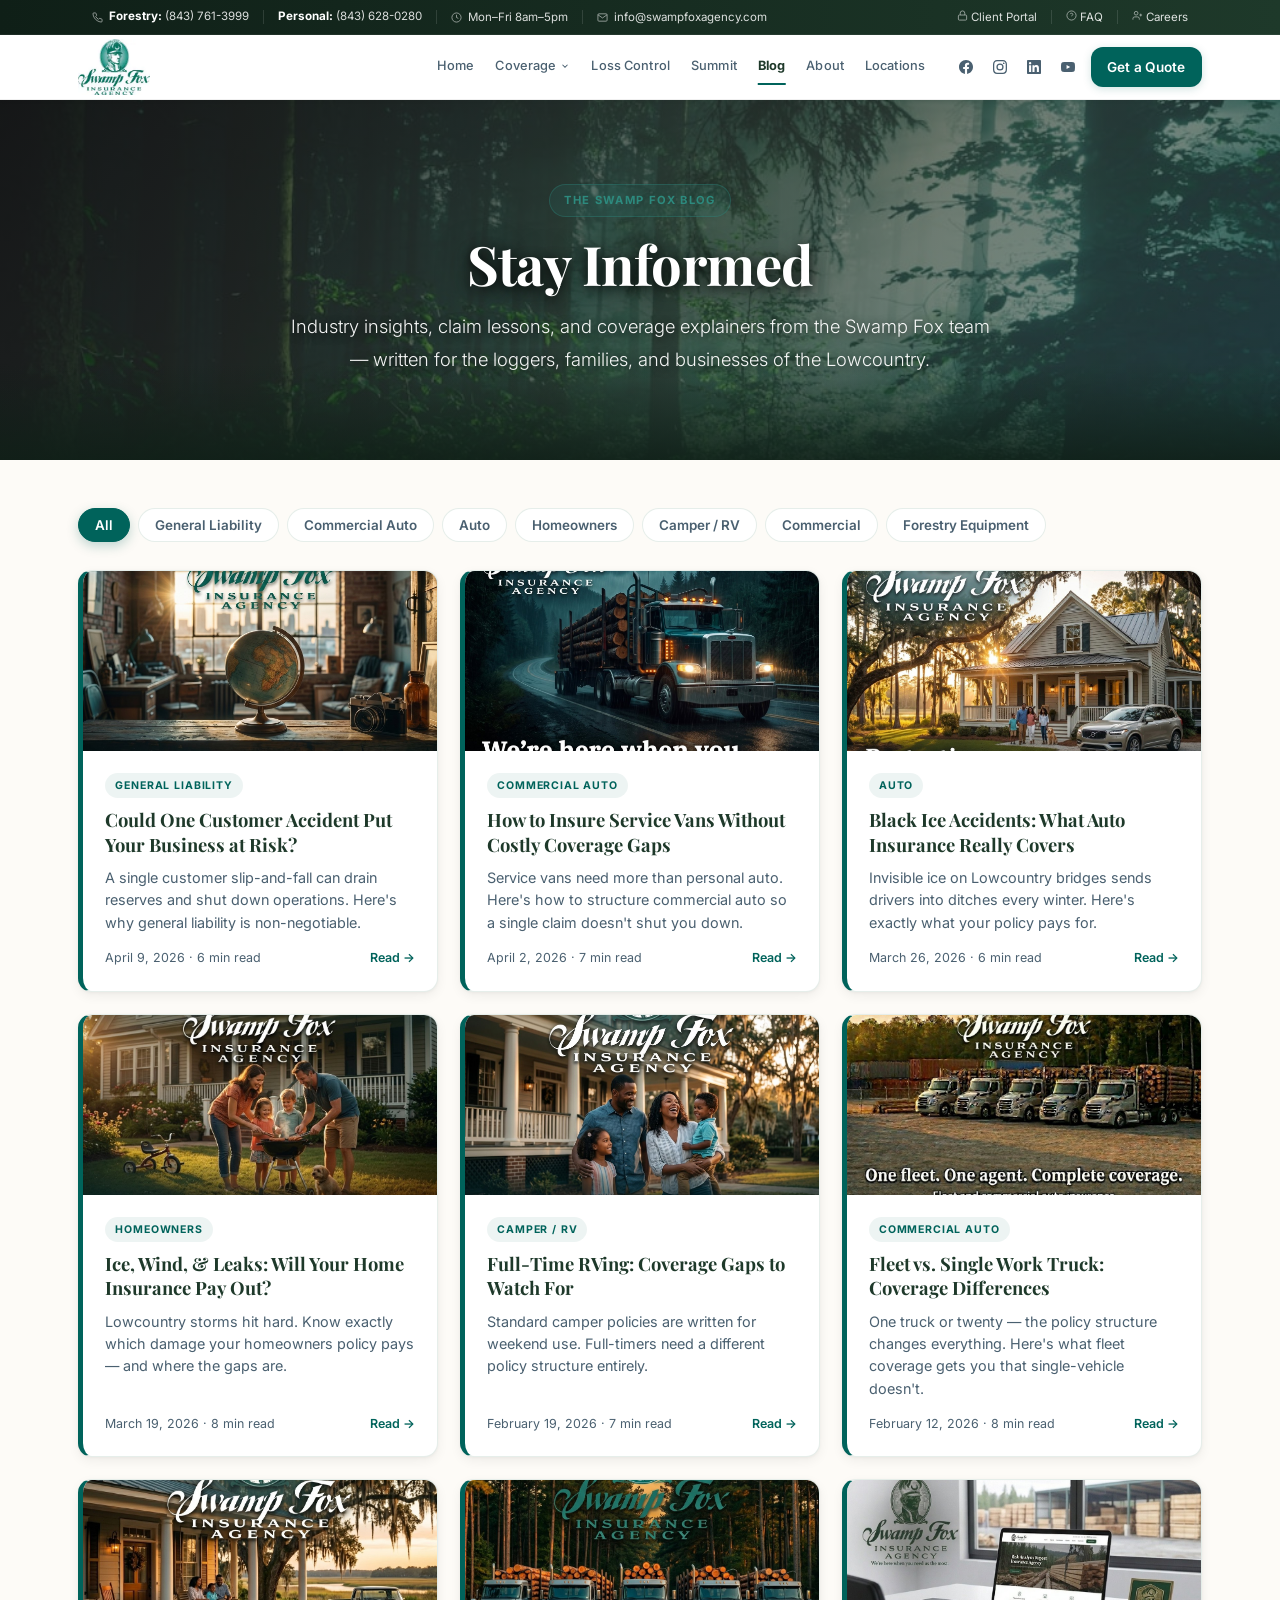
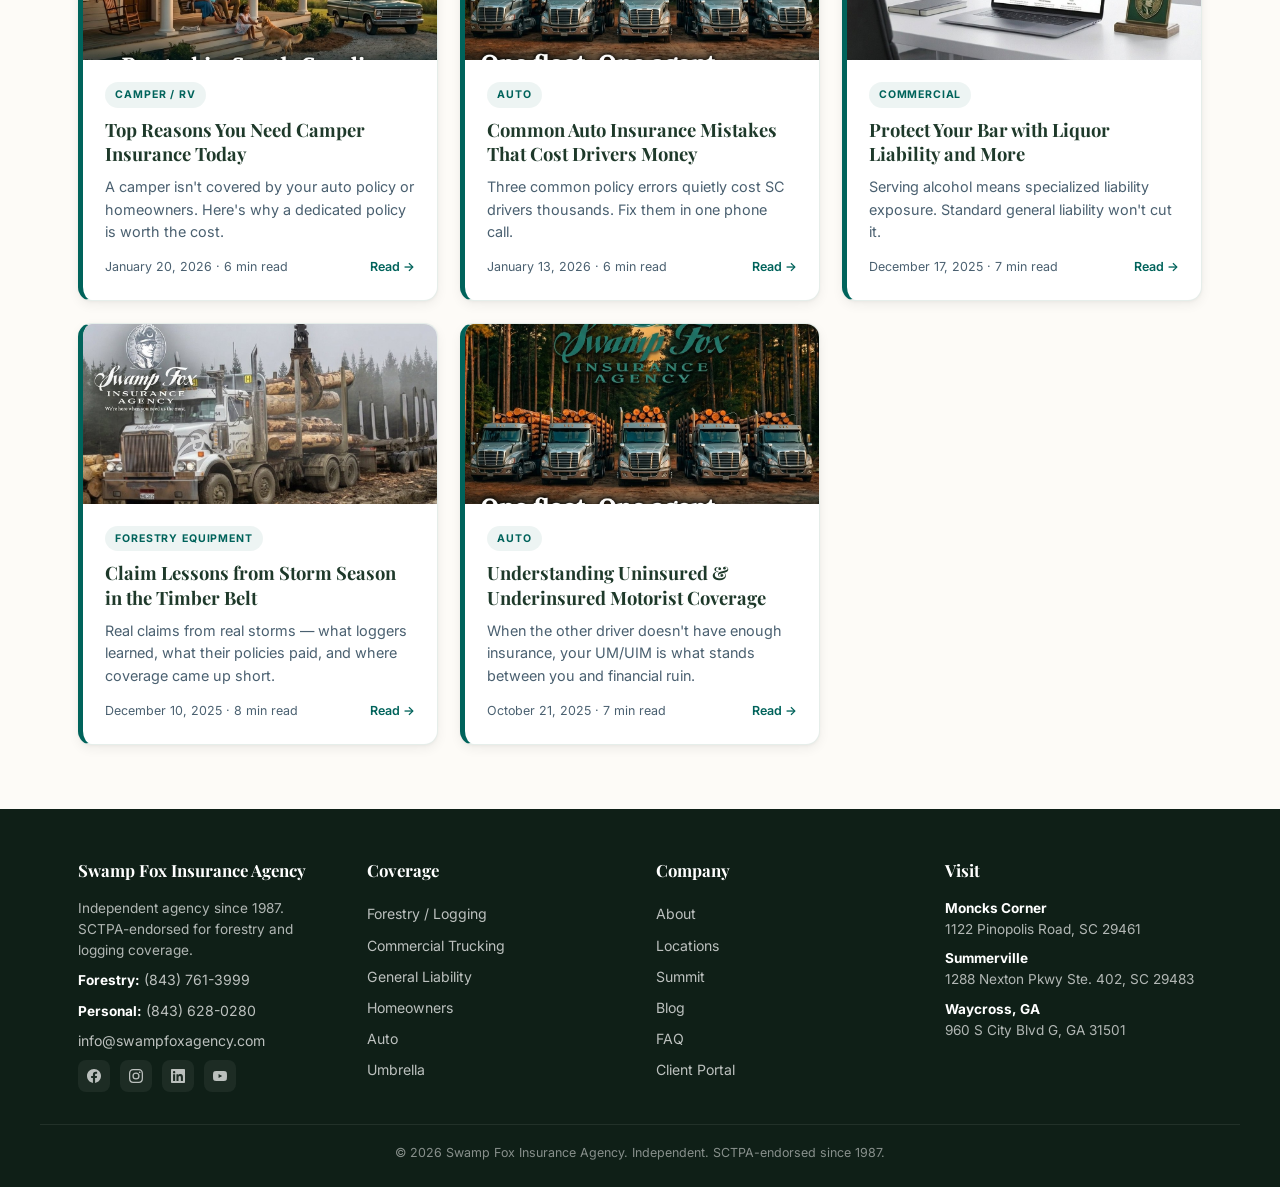
==== commit 9f15af84: "Image-backed hero on blog; WordPress-ready export - Upgrade article hero + listing hero to match the" ====
--- a/blog/index.html
+++ b/blog/index.html
@@ -160,7 +160,9 @@
 
 <!-- Hero -->
 <section class="listing-hero">
+  <div class="listing-hero-bg"></div>
   <div class="listing-hero-inner">
+    <span class="label">The Swamp Fox Blog</span>
     <h1>Stay Informed</h1>
     <p>Industry insights, claim lessons, and coverage explainers from the Swamp Fox team — written for the loggers, families, and businesses of the Lowcountry.</p>
   </div>
--- a/blog/blog.css
+++ b/blog/blog.css
@@ -111,16 +111,18 @@
 }
 
 /* ── Article hero ────────────────────────────────────────────────── */
-.article-hero{position:relative;padding:64px 0 48px;background:linear-gradient(135deg,#0F1F17 0%,#1E392A 55%,#00635B 100%);color:#fff;overflow:hidden}
-.article-hero::before{content:"";position:absolute;inset:0;background-image:radial-gradient(circle at 20% 30%,rgba(45,138,126,.25),transparent 45%),radial-gradient(circle at 80% 70%,rgba(196,154,60,.18),transparent 50%);pointer-events:none}
-.article-hero-inner{position:relative;max-width:880px;margin:0 auto;padding:0 clamp(20px,3vw,40px)}
+.article-hero{position:relative;padding:72px 0 56px;min-height:360px;display:flex;align-items:center;background:var(--forest2);color:#fff;overflow:hidden}
+.article-hero-bg{position:absolute;inset:0;background-size:cover;background-position:center 40%;background-repeat:no-repeat;opacity:.85;filter:saturate(1.05);z-index:0}
+.article-hero::before{content:"";position:absolute;inset:0;background:linear-gradient(135deg,rgba(10,18,14,.72) 0%,rgba(30,57,42,.55) 55%,rgba(0,99,91,.38) 100%);z-index:1;pointer-events:none}
+.article-hero::after{content:"";position:absolute;bottom:0;left:0;right:0;height:96px;background:linear-gradient(to top,rgba(15,31,23,.85),transparent);z-index:1;pointer-events:none}
+.article-hero-inner{position:relative;z-index:2;max-width:880px;margin:0 auto;padding:0 clamp(20px,3vw,40px);width:100%}
 .breadcrumbs{display:flex;align-items:center;gap:8px;font-size:.82rem;color:rgba(255,255,255,.7);margin-bottom:22px;flex-wrap:wrap}
 .breadcrumbs a{color:rgba(255,255,255,.85);transition:color var(--t)}
 .breadcrumbs a:hover{color:var(--gold-lt)}
 .breadcrumbs svg{opacity:.5}
 .cat-pill{display:inline-block;font-size:.72rem;font-weight:700;letter-spacing:.1em;text-transform:uppercase;color:#0F1F17;background:var(--gold-lt);padding:6px 14px;border-radius:999px;margin-bottom:18px;box-shadow:0 4px 12px rgba(196,154,60,.3)}
-.article-hero h1{color:#fff;text-shadow:0 4px 24px rgba(0,0,0,.4);margin-bottom:18px}
-.article-dek{font-size:clamp(1.05rem,1.6vw,1.25rem);color:rgba(255,255,255,.92);font-weight:300;line-height:1.55;max-width:720px;margin-bottom:28px}
+.article-hero h1{color:#fff;text-shadow:0 2px 12px rgba(0,0,0,.85),0 6px 32px rgba(0,0,0,.55);margin-bottom:18px}
+.article-dek{font-size:clamp(1.05rem,1.6vw,1.25rem);color:rgba(255,255,255,.92);font-weight:300;line-height:1.55;max-width:720px;margin-bottom:28px;text-shadow:0 2px 10px rgba(0,0,0,.55)}
 .article-meta{display:flex;flex-wrap:wrap;gap:18px;font-size:.85rem;color:rgba(255,255,255,.72)}
 .article-meta-item{display:flex;align-items:center;gap:6px}
 .article-meta svg{flex-shrink:0;opacity:.7}
@@ -208,11 +210,14 @@
 .footer-social a:hover{background:rgba(255,255,255,.14)}
 
 /* ── Blog listing page ───────────────────────────────────────────── */
-.listing-hero{background:linear-gradient(135deg,#0F1F17 0%,#1E392A 60%,#00635B 100%);color:#fff;padding:72px 0 56px;text-align:center;position:relative;overflow:hidden}
-.listing-hero::before{content:"";position:absolute;inset:0;background-image:radial-gradient(circle at 30% 30%,rgba(45,138,126,.25),transparent 50%),radial-gradient(circle at 70% 70%,rgba(196,154,60,.2),transparent 55%);pointer-events:none}
-.listing-hero-inner{position:relative;max-width:780px;margin:0 auto;padding:0 clamp(20px,3vw,40px)}
-.listing-hero h1{color:#fff;text-shadow:0 4px 24px rgba(0,0,0,.4);margin-bottom:14px}
-.listing-hero p{color:rgba(255,255,255,.92);font-size:1.15rem;font-weight:300}
+.listing-hero{position:relative;background:var(--forest2);color:#fff;padding:80px 0 64px;min-height:360px;display:flex;align-items:center;text-align:center;overflow:hidden}
+.listing-hero-bg{position:absolute;inset:0;background-image:url('../images/hero%20main.jpg');background-size:cover;background-position:center 40%;background-repeat:no-repeat;opacity:.78;filter:saturate(1.05);z-index:0}
+.listing-hero::before{content:"";position:absolute;inset:0;background:linear-gradient(135deg,rgba(10,18,14,.72) 0%,rgba(30,57,42,.55) 55%,rgba(0,99,91,.38) 100%);z-index:1;pointer-events:none}
+.listing-hero::after{content:"";position:absolute;bottom:0;left:0;right:0;height:96px;background:linear-gradient(to top,rgba(15,31,23,.85),transparent);z-index:1;pointer-events:none}
+.listing-hero-inner{position:relative;z-index:2;max-width:780px;margin:0 auto;padding:0 clamp(20px,3vw,40px);width:100%}
+.listing-hero .label{display:inline-block;font-size:.7rem;font-weight:700;letter-spacing:.12em;text-transform:uppercase;color:var(--teal-lt);background:rgba(45,138,126,.14);border:1px solid rgba(45,138,126,.35);padding:6px 14px;border-radius:999px;margin-bottom:14px}
+.listing-hero h1{color:#fff;text-shadow:0 2px 12px rgba(0,0,0,.85),0 6px 32px rgba(0,0,0,.55);margin-bottom:14px}
+.listing-hero p{color:rgba(255,255,255,.95);font-size:1.15rem;font-weight:300;text-shadow:0 2px 10px rgba(0,0,0,.7)}
 
 .listing-section{padding:48px 0 64px}
 .listing-controls{max-width:var(--max-w);margin:0 auto 28px;padding:0 clamp(20px,3vw,40px);display:flex;flex-wrap:wrap;gap:8px}
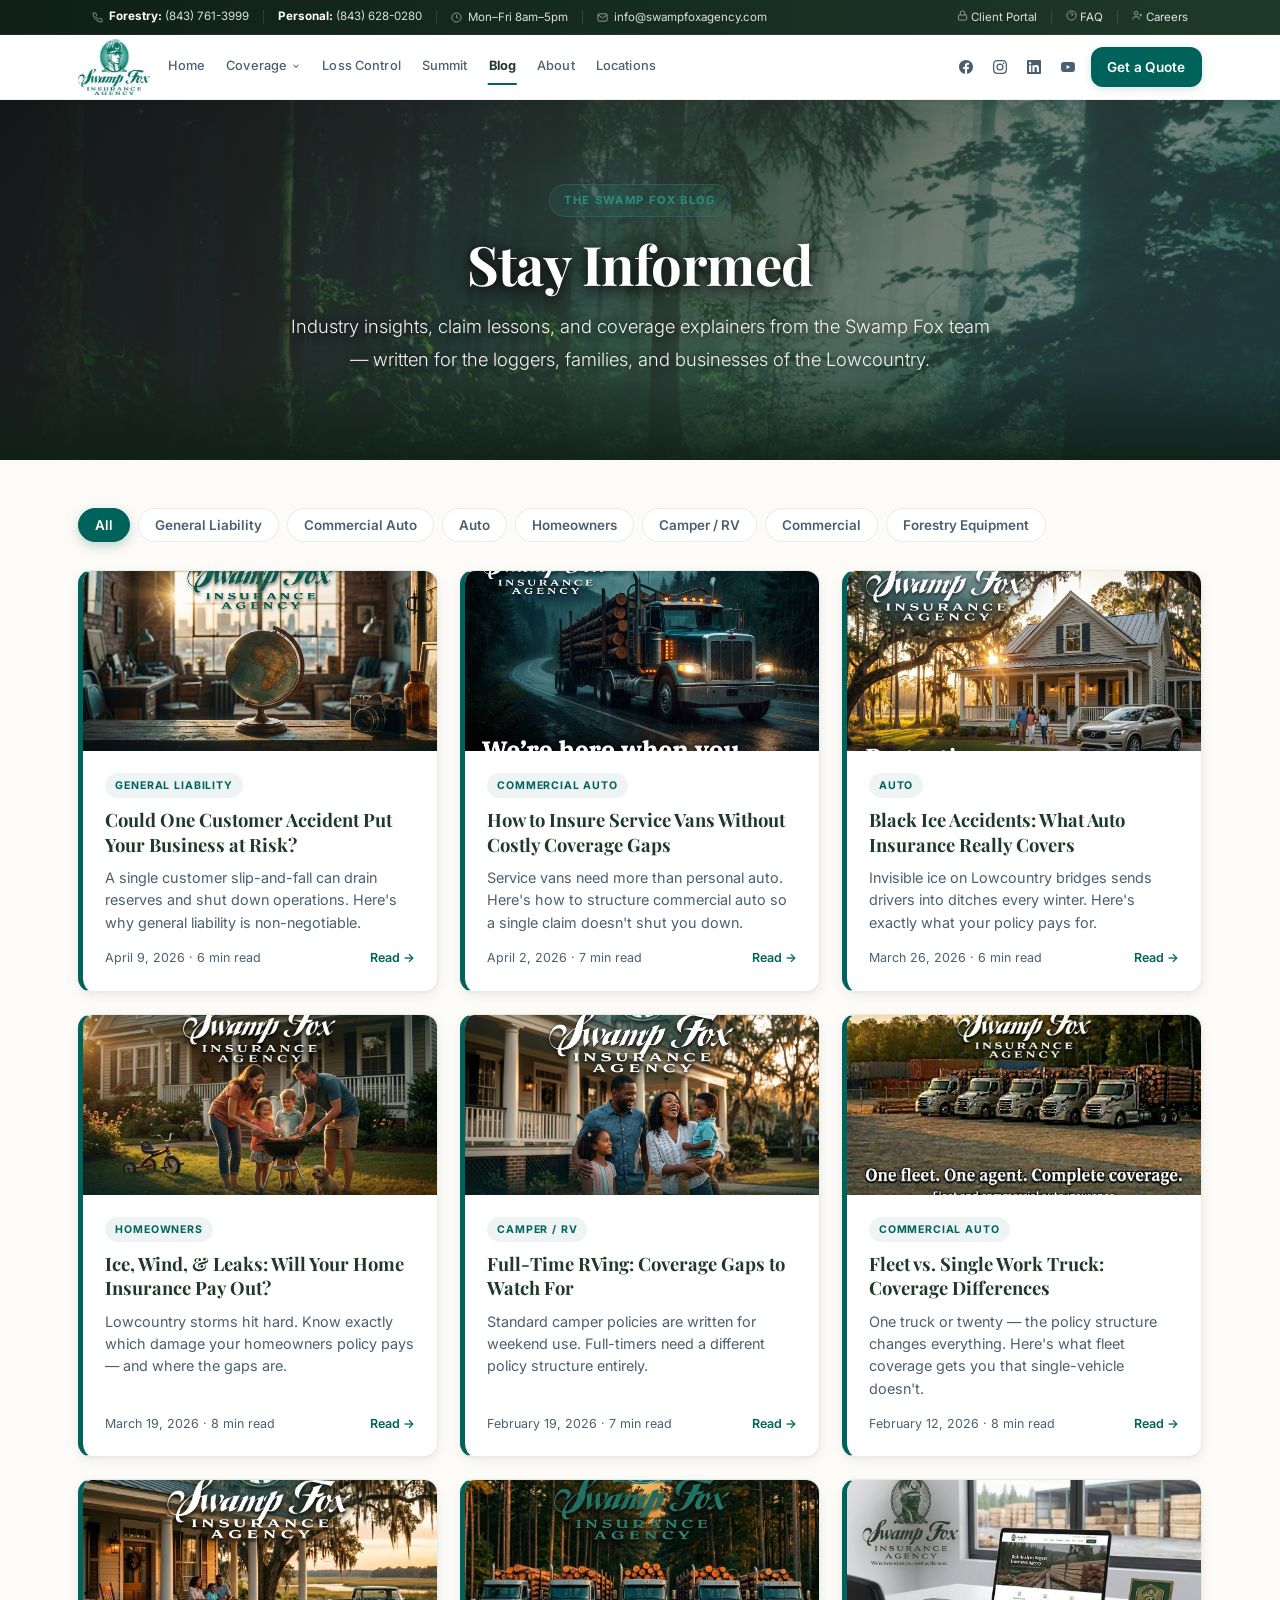
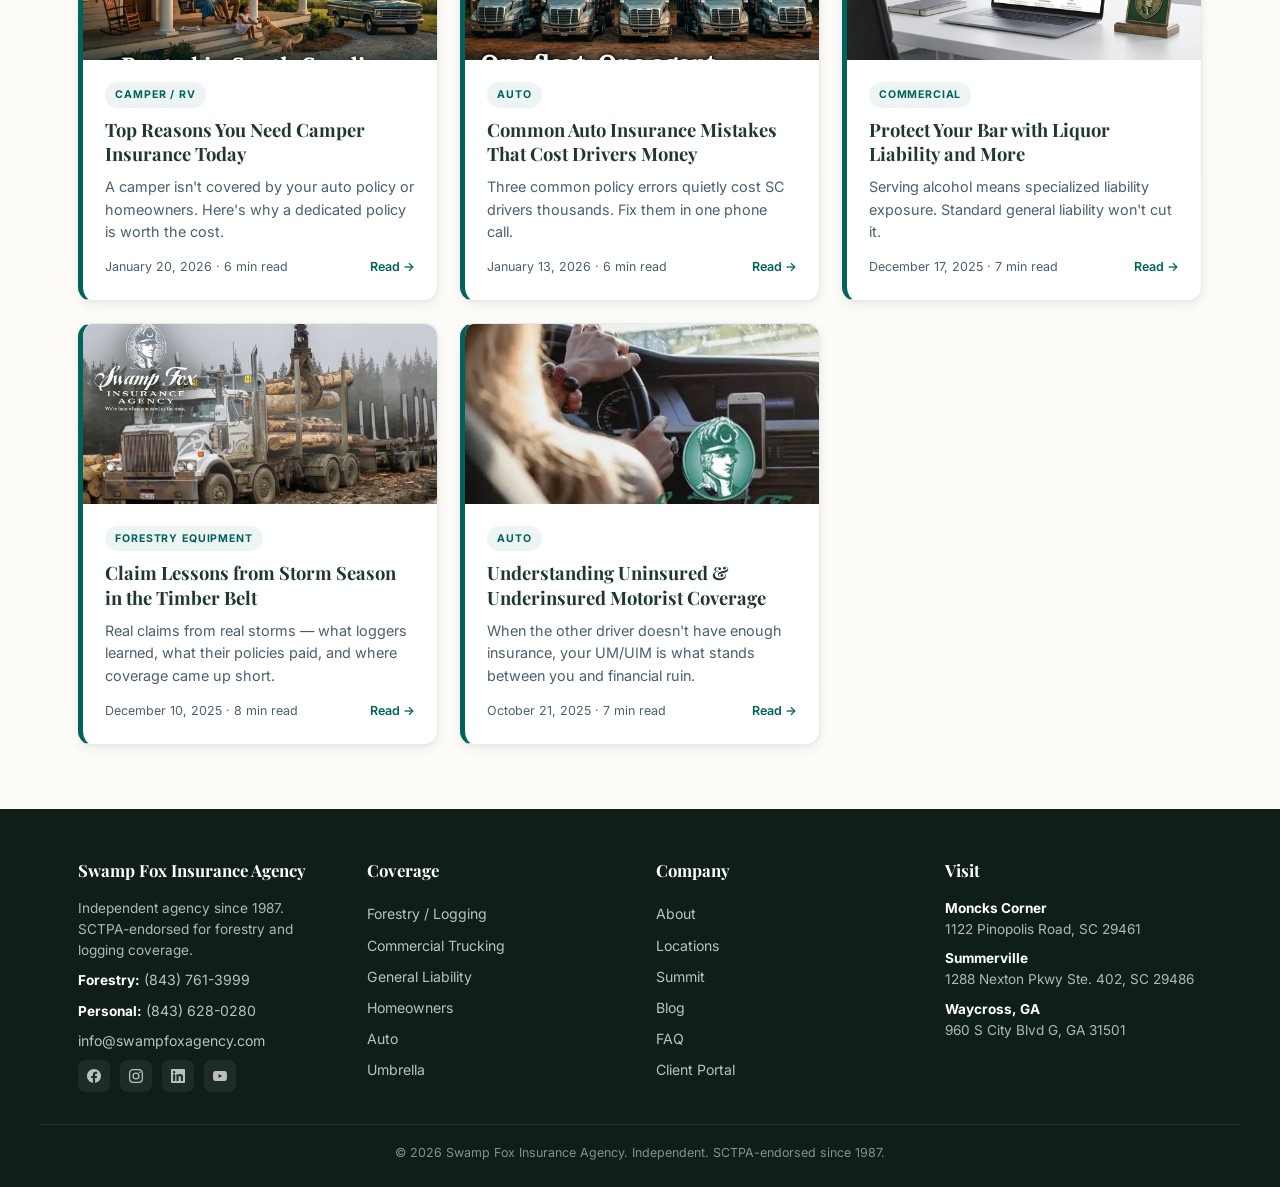
==== commit 4150efe2: "Fix map pins; Summerville zip 29486; site-wide crawlability - Map pin positions adjusted to the actu" ====
--- a/blog/index.html
+++ b/blog/index.html
@@ -211,7 +211,7 @@
     <div class="footer-col">
       <h5>Visit</h5>
       <p><strong style="color:#fff">Moncks Corner</strong><br>1122 Pinopolis Road, SC 29461</p>
-      <p><strong style="color:#fff">Summerville</strong><br>1288 Nexton Pkwy Ste. 402, SC 29483</p>
+      <p><strong style="color:#fff">Summerville</strong><br>1288 Nexton Pkwy Ste. 402, SC 29486</p>
       <p><strong style="color:#fff">Waycross, GA</strong><br>960 S City Blvd G, GA 31501</p>
     </div>
   </div>
--- a/blog/blog.css
+++ b/blog/blog.css
@@ -63,7 +63,7 @@
 .nav-logo{display:flex;align-items:center;flex-shrink:0}
 .nav-logo img{height:56px;width:auto;object-fit:contain;transition:transform .3s ease,opacity .3s ease}
 .nav-logo:hover img{transform:scale(1.02);opacity:.85}
-.nav-links{display:flex;align-items:center;gap:1px;flex:1 1 0;min-width:0;overflow:visible;justify-content:flex-end;margin-right:8px}
+.nav-links{display:flex;align-items:center;gap:1px;flex:1 1 0;min-width:0;overflow:visible}
 .nav-link{padding:8px 10px;font-size:.8rem;font-weight:500;color:var(--mid);border-radius:6px;transition:all var(--t);white-space:nowrap;cursor:pointer;letter-spacing:.01em;border-bottom:2px solid transparent;position:relative;display:flex;align-items:center}
 .nav-link::after{content:'';position:absolute;bottom:0;left:50%;width:0;height:2px;background:var(--teal);transition:all .3s ease;transform:translateX(-50%)}
 .nav-link:hover,.nav-link.active{color:var(--forest)}
@@ -274,8 +274,9 @@
 }
 /* Safety: prevent any table/pre/long URL from forcing horizontal scroll */
 .article-body table{display:block;overflow-x:auto;max-width:100%}
-.article-body a{word-break:break-word}
-.article-hero-inner, .article-body, .featured-image, .byline, .cta-box, .back-link{overflow-wrap:anywhere}
+/* Only long links break mid-word; everything else uses natural word boundaries */
+.article-body a{overflow-wrap:break-word;word-break:break-word}
+.article-hero-inner, .article-body, .featured-image, .byline, .cta-box, .back-link{overflow-wrap:break-word}
 
 /* Print */
 @media print{
